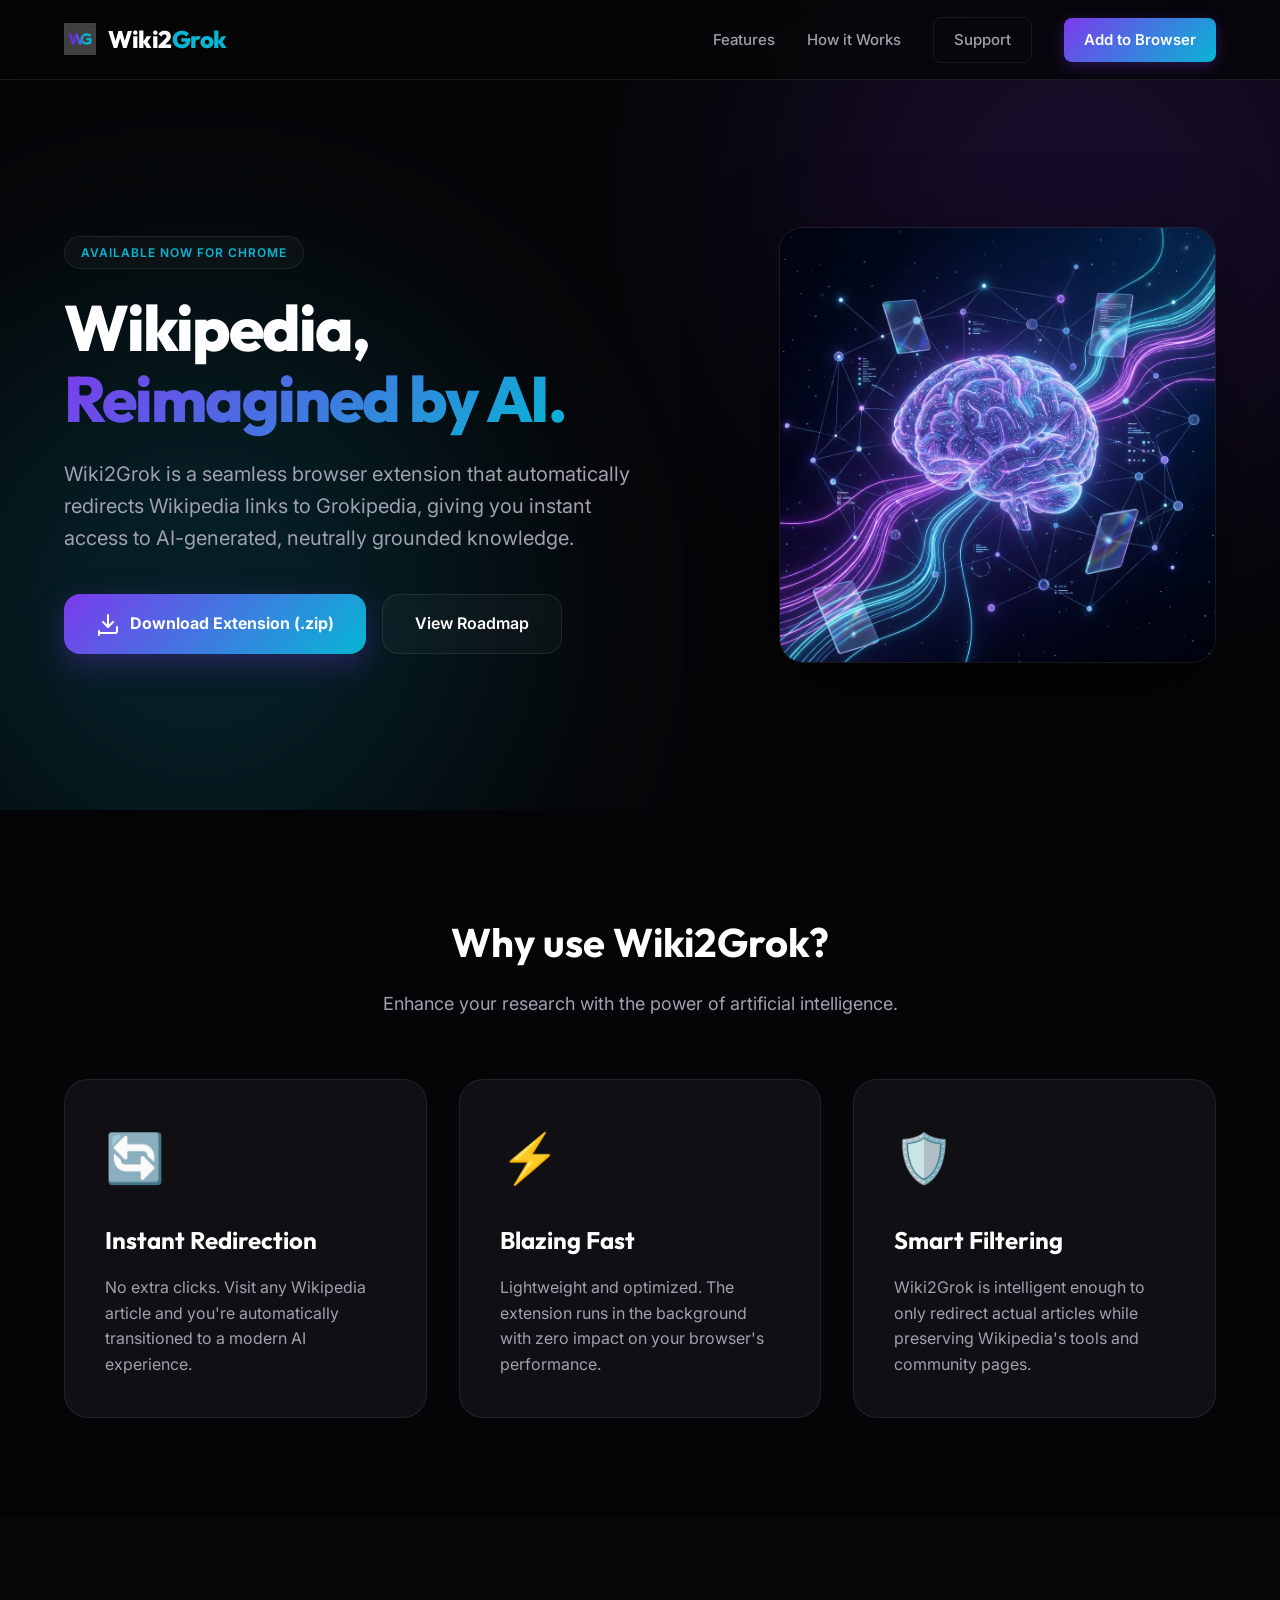
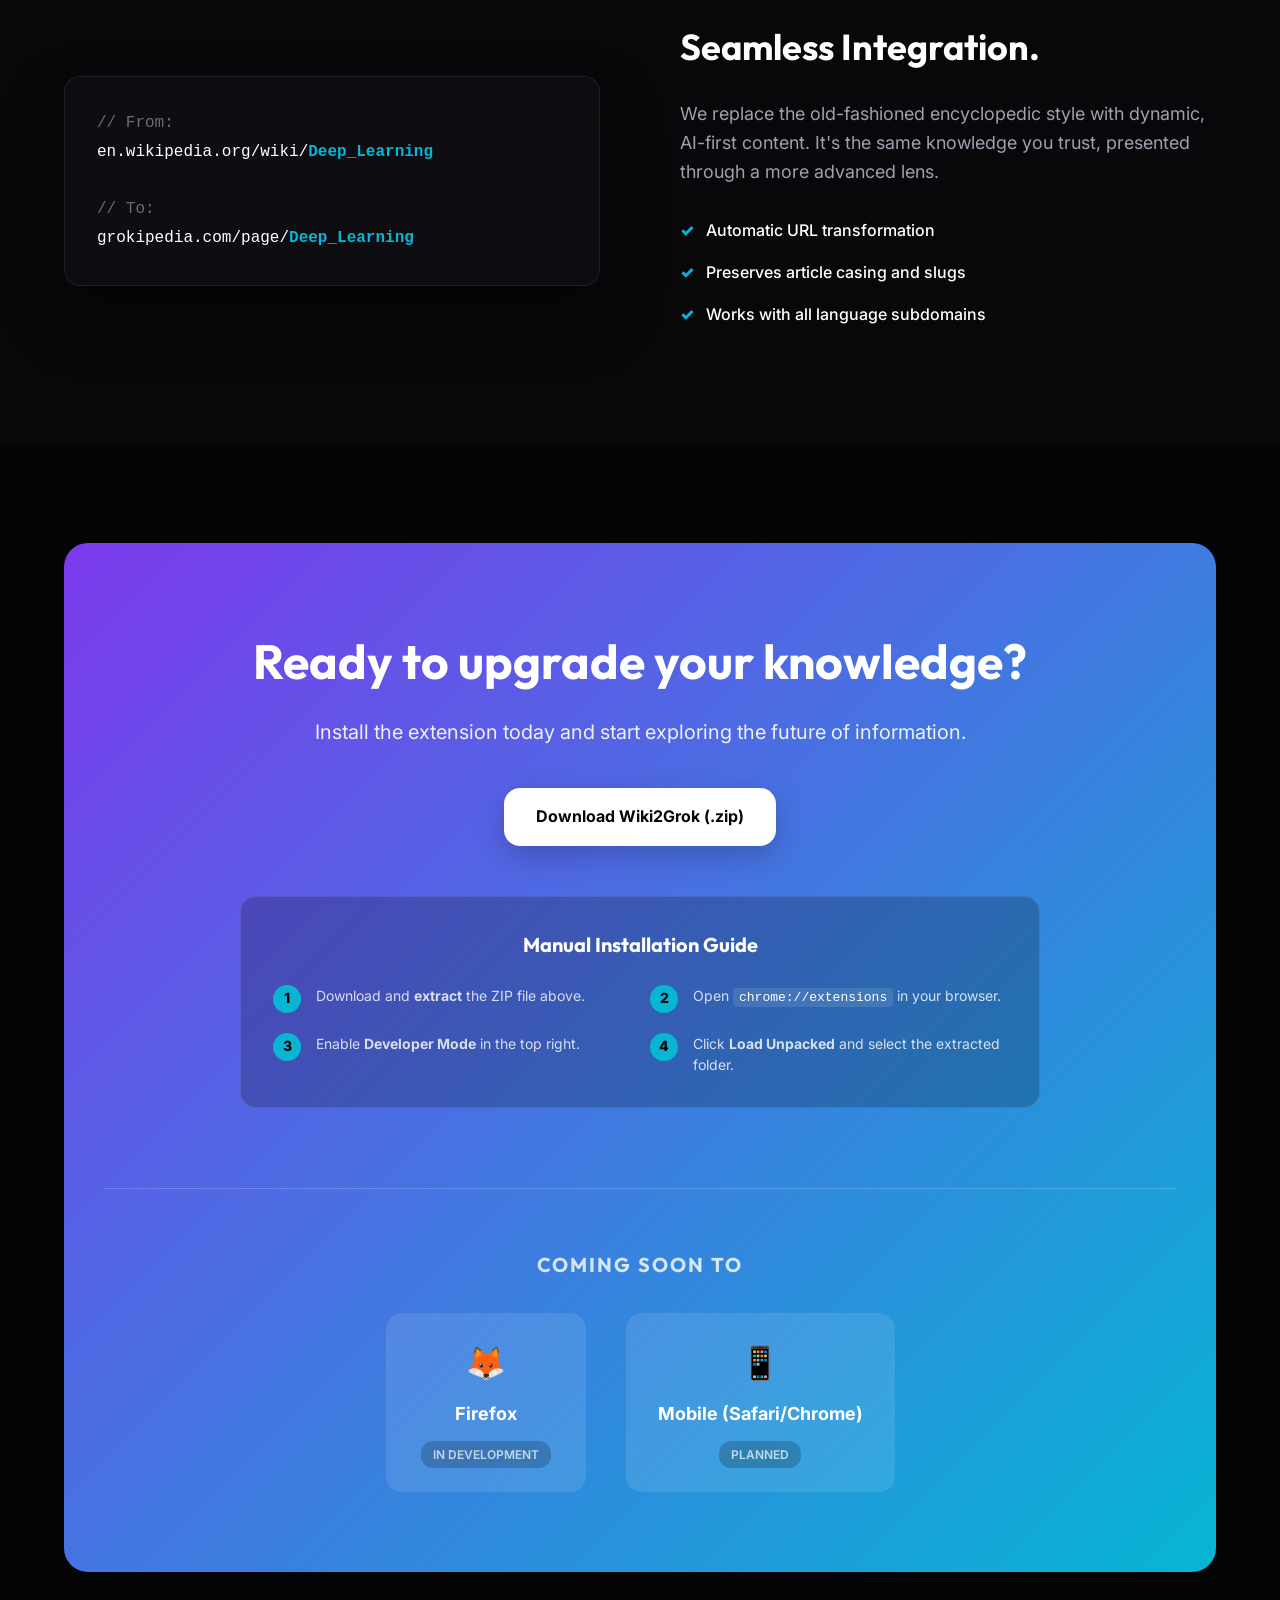
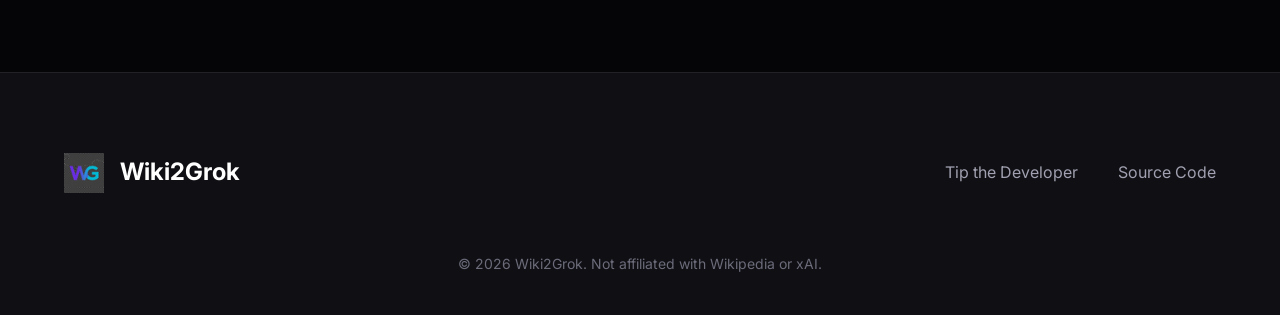
==== landing/index.html @ 7293c8e2 "Add ZIP download and manual installation guide to landing page" ====
<!DOCTYPE html>
<html lang="en">

<head>
    <meta charset="UTF-8">
    <meta name="viewport" content="width=device-width, initial-scale=1.0">
    <title>Wiki2Grok | Wikipedia, Reimagined by AI</title>
    <meta name="description"
        content="Automatically redirect Wikipedia articles to Grokipedia for an AI-powered knowledge experience. Seamless, fast, and free.">

    <!-- Favicon -->
    <link rel="icon" type="image/png" href="assets/icon16.png">

    <!-- Google Fonts -->
    <link rel="preconnect" href="https://fonts.googleapis.com">
    <link rel="preconnect" href="https://fonts.gstatic.com" crossorigin>
    <link
        href="https://fonts.googleapis.com/css2?family=Inter:wght@400;500;600;700;800&family=Outfit:wght@700;800&display=swap"
        rel="stylesheet">

    <link rel="stylesheet" href="style.css">
</head>

<body>
    <!-- Navigation -->
    <nav class="navbar">
        <div class="container">
            <div class="logo">
                <img src="assets/icon48.png" alt="Wiki2Grok Logo" class="logo-img">
                <span class="logo-text">Wiki2<span>Grok</span></span>
            </div>
            <div class="nav-links">
                <a href="#features">Features</a>
                <a href="#how-it-works">How it Works</a>
                <a href="https://tiptopjar.com/wiki2grok" target="_blank" class="nav-btn-secondary">Support</a>
                <a href="#download" class="nav-btn">Add to Browser</a>
            </div>
        </div>
    </nav>

    <!-- Hero Section -->
    <header class="hero">
        <div class="container">
            <div class="hero-content">
                <div class="badge fade-in">Available Now for Chrome</div>
                <h1 class="fade-in-up">Wikipedia, <br><span class="text-gradient">Reimagined by AI.</span></h1>
                <p class="fade-in-up delay-1">Wiki2Grok is a seamless browser extension that automatically redirects
                    Wikipedia links to Grokipedia, giving you instant access to AI-generated, neutrally grounded
                    knowledge.</p>
                <div class="hero-btns fade-in-up delay-2">
                    <a href="assets/wiki2grok-extension.zip" class="btn-primary" download>
                        <svg width="24" height="24" viewBox="0 0 24 24" fill="none" stroke="currentColor"
                            stroke-width="2" stroke-linecap="round" stroke-linejoin="round">
                            <path d="M21 15v4a2 2 0 0 1-2 2H5a2 2 0 0 1-2-2v4" />
                            <polyline points="7 10 12 15 17 10" />
                            <line x1="12" y1="15" x2="12" y2="3" />
                        </svg>
                        Download Extension (.zip)
                    </a>
                    <a href="#upcoming" class="btn-secondary">View Roadmap</a>
                </div>
            </div>
            <div class="hero-image fade-in delay-3">
                <div class="image-wrapper">
                    <img src="assets/hero.png" alt="Wiki2Grok Experience Illustration">
                    <div class="glow"></div>
                </div>
            </div>
        </div>
        <div class="background-blobs">
            <div class="blob blob-1"></div>
            <div class="blob blob-2"></div>
        </div>
    </header>

    <!-- Features Section -->
    <section id="features" class="features">
        <div class="container">
            <div class="section-header">
                <h2>Why use Wiki2Grok?</h2>
                <p>Enhance your research with the power of artificial intelligence.</p>
            </div>
            <div class="feature-grid">
                <div class="feature-card">
                    <div class="feature-icon">🔄</div>
                    <h3>Instant Redirection</h3>
                    <p>No extra clicks. Visit any Wikipedia article and you're automatically transitioned to a modern AI
                        experience.</p>
                </div>
                <div class="feature-card">
                    <div class="feature-icon">⚡</div>
                    <h3>Blazing Fast</h3>
                    <p>Lightweight and optimized. The extension runs in the background with zero impact on your
                        browser's performance.</p>
                </div>
                <div class="feature-card">
                    <div class="feature-icon">🛡️</div>
                    <h3>Smart Filtering</h3>
                    <p>Wiki2Grok is intelligent enough to only redirect actual articles while preserving Wikipedia's
                        tools and community pages.</p>
                </div>
            </div>
        </div>
    </section>

    <!-- How it Works -->
    <section id="how-it-works" class="how-it-works">
        <div class="container">
            <div class="split-section">
                <div class="split-image">
                    <div class="glass-card">
                        <pre><code><span class="comment">// From:</span>
en.wikipedia.org/wiki/<strong>Deep_Learning</strong>

<span class="comment">// To:</span>
grokipedia.com/page/<strong>Deep_Learning</strong></code></pre>
                    </div>
                </div>
                <div class="split-content">
                    <h2>Seamless Integration.</h2>
                    <p>We replace the old-fashioned encyclopedic style with dynamic, AI-first content. It's the same
                        knowledge you trust, presented through a more advanced lens.</p>
                    <ul class="check-list">
                        <li>Automatic URL transformation</li>
                        <li>Preserves article casing and slugs</li>
                        <li>Works with all language subdomains</li>
                    </ul>
                </div>
            </div>
        </div>
    </section>

    <!-- Download / Roadmap -->
    <section id="download" class="cta-section">
        <div class="container">
            <div class="cta-card">
                <h2>Ready to upgrade your knowledge?</h2>
                <p>Install the extension today and start exploring the future of information.</p>
                <div class="cta-btns">
                    <a href="assets/wiki2grok-extension.zip" class="btn-primary" download>Download Wiki2Grok (.zip)</a>
                </div>

                <!-- Manual Installation Steps -->
                <div class="install-guide">
                    <h3>Manual Installation Guide</h3>
                    <div class="step-list">
                        <div class="step">
                            <span class="step-badge">1</span>
                            <p>Download and <strong>extract</strong> the ZIP file above.</p>
                        </div>
                        <div class="step">
                            <span class="step-badge">2</span>
                            <p>Open <code>chrome://extensions</code> in your browser.</p>
                        </div>
                        <div class="step">
                            <span class="step-badge">3</span>
                            <p>Enable <strong>Developer Mode</strong> in the top right.</p>
                        </div>
                        <div class="step">
                            <span class="step-badge">4</span>
                            <p>Click <strong>Load Unpacked</strong> and select the extracted folder.</p>
                        </div>
                    </div>
                </div>

                <div id="upcoming" class="roadmap">
                    <h3>Coming Soon To</h3>
                    <div class="roadmap-grid">
                        <div class="roadmap-item">
                            <span class="icon">🦊</span>
                            <span class="label">Firefox</span>
                            <span class="status">In Development</span>
                        </div>
                        <div class="roadmap-item">
                            <span class="icon">📱</span>
                            <span class="label">Mobile (Safari/Chrome)</span>
                            <span class="status">Planned</span>
                        </div>
                    </div>
                </div>
            </div>
        </div>
    </section>

    <!-- Footer -->
    <footer class="footer">
        <div class="container">
            <div class="footer-top">
                <div class="footer-brand">
                    <img src="assets/icon48.png" alt="Logo">
                    <span>Wiki2Grok</span>
                </div>
                <div class="footer-links">
                    <a href="https://tiptopjar.com/wiki2grok" target="_blank">Tip the Developer</a>
                    <a href="https://github.com/dmrusoff/Wiki2Grok" target="_blank">Source Code</a>
                </div>
            </div>
            <div class="footer-bottom">
                <p>&copy; 2026 Wiki2Grok. Not affiliated with Wikipedia or xAI.</p>
            </div>
        </div>
    </footer>

    <script src="script.js"></script>
</body>

</html>
---- landing/style.css ----
/* Wiki2Grok Landing Page Styles */

:root {
    --bg-dark: #050507;
    --bg-card: #0f0f14;
    --text-primary: #ffffff;
    --text-secondary: #a0a0b0;
    --text-muted: #6b6b7a;
    --accent-purple: #7c3aed;
    --accent-cyan: #06b6d4;
    --gradient: linear-gradient(135deg, #7c3aed 0%, #06b6d4 100%);
    --glass: rgba(255, 255, 255, 0.03);
    --border: rgba(255, 255, 255, 0.08);
    --radius-sm: 8px;
    --radius-md: 16px;
    --radius-lg: 24px;
    --container-width: 1200px;
    --transition: all 0.3s cubic-bezier(0.4, 0, 0.2, 1);
}

* {
    margin: 0;
    padding: 0;
    box-sizing: border-box;
}

html {
    scroll-behavior: smooth;
}

body {
    font-family: 'Inter', sans-serif;
    background-color: var(--bg-dark);
    color: var(--text-primary);
    line-height: 1.6;
    overflow-x: hidden;
}

h1,
h2,
h3,
.logo-text {
    font-family: 'Outfit', sans-serif;
}

.container {
    max-width: var(--container-width);
    margin: 0 auto;
    padding: 0 24px;
}

/* Typography */
.text-gradient {
    background: var(--gradient);
    -webkit-background-clip: text;
    -webkit-text-fill-color: transparent;
    background-clip: text;
}

/* Navbar */
.navbar {
    position: fixed;
    top: 0;
    left: 0;
    right: 0;
    height: 80px;
    display: flex;
    align-items: center;
    z-index: 1000;
    background: rgba(5, 5, 7, 0.8);
    backdrop-filter: blur(12px);
    border-bottom: 1px solid var(--border);
}

.navbar .container {
    display: flex;
    justify-content: space-between;
    align-items: center;
    width: 100%;
}

.logo {
    display: flex;
    align-items: center;
    gap: 12px;
    text-decoration: none;
}

.logo-img {
    width: 32px;
    height: 32px;
}

.logo-text {
    font-size: 24px;
    font-weight: 800;
    color: #fff;
    letter-spacing: -0.5px;
}

.logo-text span {
    color: var(--accent-cyan);
}

.nav-links {
    display: flex;
    align-items: center;
    gap: 32px;
}

.nav-links a {
    text-decoration: none;
    color: var(--text-secondary);
    font-weight: 500;
    transition: var(--transition);
    font-size: 15px;
}

.nav-links a:hover {
    color: #fff;
}

.nav-btn {
    background: var(--gradient);
    color: #fff !important;
    padding: 10px 20px;
    border-radius: var(--radius-sm);
    font-weight: 600 !important;
    box-shadow: 0 4px 15px rgba(124, 58, 237, 0.3);
}

.nav-btn:hover {
    transform: translateY(-2px);
    box-shadow: 0 6px 20px rgba(124, 58, 237, 0.4);
}

.nav-btn-secondary {
    border: 1px solid var(--border);
    padding: 10px 20px;
    border-radius: var(--radius-sm);
}

/* Hero Section */
.hero {
    position: relative;
    padding: 180px 0 100px;
    min-height: 90vh;
    display: flex;
    align-items: center;
    overflow: hidden;
}

.hero .container {
    display: grid;
    grid-template-columns: 1.2fr 0.8fr;
    gap: 60px;
    align-items: center;
}

.hero-content {
    position: relative;
    z-index: 2;
}

.badge {
    display: inline-block;
    padding: 6px 16px;
    background: var(--glass);
    border: 1px solid var(--border);
    border-radius: 20px;
    font-size: 12px;
    font-weight: 600;
    text-transform: uppercase;
    letter-spacing: 1px;
    color: var(--accent-cyan);
    margin-bottom: 24px;
}

.hero h1 {
    font-size: 64px;
    line-height: 1.1;
    font-weight: 800;
    margin-bottom: 24px;
    letter-spacing: -2px;
}

.hero p {
    font-size: 20px;
    color: var(--text-secondary);
    margin-bottom: 40px;
    max-width: 580px;
}

.hero-btns {
    display: flex;
    gap: 16px;
}

.btn-primary {
    display: inline-flex;
    align-items: center;
    gap: 10px;
    padding: 16px 32px;
    background: var(--gradient);
    color: #fff;
    text-decoration: none;
    font-weight: 700;
    border-radius: var(--radius-md);
    transition: var(--transition);
    box-shadow: 0 10px 30px rgba(124, 58, 237, 0.3);
}

.btn-primary:hover {
    transform: translateY(-4px);
    box-shadow: 0 15px 40px rgba(124, 58, 237, 0.4);
}

.btn-secondary {
    padding: 16px 32px;
    background: var(--glass);
    color: #fff;
    text-decoration: none;
    font-weight: 600;
    border-radius: var(--radius-md);
    border: 1px solid var(--border);
    transition: var(--transition);
}

.btn-secondary:hover {
    background: rgba(255, 255, 255, 0.05);
    border-color: var(--text-muted);
}

.hero-image {
    position: relative;
    z-index: 2;
}

.image-wrapper {
    position: relative;
    border-radius: var(--radius-lg);
    overflow: hidden;
    box-shadow: 0 20px 80px rgba(0, 0, 0, 0.5);
    border: 1px solid var(--border);
}

.image-wrapper img {
    width: 100%;
    display: block;
    transform: scale(1.05);
    transition: transform 10s ease-out;
}

.hero:hover .image-wrapper img {
    transform: scale(1);
}

.glow {
    position: absolute;
    top: 50%;
    left: 50%;
    width: 100%;
    height: 100%;
    transform: translate(-50%, -50%);
    background: radial-gradient(circle, rgba(124, 58, 237, 0.2) 0%, transparent 70%);
    pointer-events: none;
}

/* Background Blobs */
.background-blobs {
    position: absolute;
    top: 0;
    left: 0;
    width: 100%;
    height: 100%;
    z-index: 1;
    pointer-events: none;
}

.blob {
    position: absolute;
    width: 600px;
    height: 600px;
    border-radius: 50%;
    filter: blur(120px);
    opacity: 0.15;
}

.blob-1 {
    background: var(--accent-purple);
    top: -100px;
    right: -100px;
}

.blob-2 {
    background: var(--accent-cyan);
    bottom: -100px;
    left: -100px;
}

/* Features Section */
.features {
    padding: 100px 0;
}

.section-header {
    text-align: center;
    margin-bottom: 60px;
}

.section-header h2 {
    font-size: 40px;
    margin-bottom: 16px;
}

.section-header p {
    color: var(--text-secondary);
    font-size: 18px;
}

.feature-grid {
    display: grid;
    grid-template-columns: repeat(3, 1fr);
    gap: 32px;
}

.feature-card {
    background: var(--bg-card);
    padding: 40px;
    border-radius: var(--radius-lg);
    border: 1px solid var(--border);
    transition: var(--transition);
}

.feature-card:hover {
    transform: translateY(-10px);
    border-color: rgba(124, 58, 237, 0.4);
}

.feature-icon {
    font-size: 48px;
    margin-bottom: 24px;
}

.feature-card h3 {
    font-size: 24px;
    margin-bottom: 16px;
}

.feature-card p {
    color: var(--text-secondary);
}

/* How it Works */
.how-it-works {
    padding: 100px 0;
    background: rgba(255, 255, 255, 0.01);
}

.split-section {
    display: grid;
    grid-template-columns: 1fr 1fr;
    gap: 80px;
    align-items: center;
}

.glass-card {
    background: rgba(15, 15, 20, 0.8);
    border: 1px solid var(--border);
    padding: 32px;
    border-radius: var(--radius-md);
    backdrop-filter: blur(10px);
    box-shadow: 0 30px 60px rgba(0, 0, 0, 0.4);
}

code {
    font-family: 'Fira Code', monospace;
    font-size: 16px;
    color: #fff;
    line-height: 1.8;
}

code strong {
    color: var(--accent-cyan);
}

.comment {
    color: var(--text-muted);
}

.split-content h2 {
    font-size: 36px;
    margin-bottom: 24px;
}

.split-content p {
    color: var(--text-secondary);
    font-size: 18px;
    margin-bottom: 32px;
}

.check-list {
    list-style: none;
}

.check-list li {
    display: flex;
    align-items: center;
    gap: 12px;
    color: #fff;
    margin-bottom: 16px;
    font-weight: 500;
}

.check-list li::before {
    content: "✓";
    color: var(--accent-cyan);
    font-weight: 900;
}

/* CTA Section */
.cta-section {
    padding: 100px 0;
}

.cta-card {
    background: var(--gradient);
    border-radius: var(--radius-lg);
    padding: 80px 40px;
    text-align: center;
    position: relative;
    overflow: hidden;
}

.cta-card h2 {
    font-size: 48px;
    margin-bottom: 16px;
}

.cta-card p {
    font-size: 20px;
    margin-bottom: 40px;
    opacity: 0.9;
}

.cta-btns .btn-primary {
    background: #fff;
    color: var(--bg-dark);
    box-shadow: 0 10px 30px rgba(0, 0, 0, 0.2);
}

.roadmap {
    margin-top: 80px;
    padding-top: 60px;
    border-top: 1px solid rgba(255, 255, 255, 0.2);
}

.roadmap h3 {
    font-size: 20px;
    margin-bottom: 32px;
    text-transform: uppercase;
    letter-spacing: 2px;
    opacity: 0.8;
}

.roadmap-grid {
    display: flex;
    justify-content: center;
    gap: 40px;
}

.roadmap-item {
    background: rgba(255, 255, 255, 0.1);
    padding: 24px 32px;
    border-radius: var(--radius-md);
    display: flex;
    flex-direction: column;
    align-items: center;
    gap: 12px;
    min-width: 200px;
}

.roadmap-item .icon {
    font-size: 32px;
}

.roadmap-item .label {
    font-weight: 700;
    font-size: 18px;
}

.roadmap-item .status {
    font-size: 12px;
    font-weight: 600;
    text-transform: uppercase;
    background: rgba(0, 0, 0, 0.2);
    padding: 4px 12px;
    border-radius: 12px;
    color: rgba(255, 255, 255, 0.7);
}

/* Footer */
.footer {
    background: var(--bg-card);
    padding: 80px 0 40px;
    border-top: 1px solid var(--border);
}

.footer-top {
    display: flex;
    justify-content: space-between;
    align-items: center;
    margin-bottom: 60px;
}

.footer-brand {
    display: flex;
    align-items: center;
    gap: 16px;
    font-size: 24px;
    font-weight: 700;
}

.footer-brand img {
    width: 40px;
}

.footer-links {
    display: flex;
    gap: 40px;
}

.footer-links a {
    color: var(--text-secondary);
    text-decoration: none;
    transition: var(--transition);
}

.footer-links a:hover {
    color: #fff;
}

.footer-bottom {
    text-align: center;
    color: var(--text-muted);
    font-size: 14px;
}

/* Install Guide */
.install-guide {
    margin-top: 50px;
    background: rgba(0, 0, 0, 0.2);
    padding: 32px;
    border-radius: var(--radius-md);
    text-align: left;
    max-width: 800px;
    margin-left: auto;
    margin-right: auto;
    border: 1px solid rgba(255, 255, 255, 0.1);
}

.install-guide h3 {
    font-size: 20px;
    margin-bottom: 24px !important;
    text-align: center;
    color: #fff;
    opacity: 1 !important;
    text-transform: none !important;
    letter-spacing: normal !important;
}

.step-list {
    display: grid;
    grid-template-columns: 1fr 1fr;
    gap: 20px;
}

.step {
    display: flex;
    align-items: flex-start;
    gap: 15px;
}

.step-badge {
    background: var(--accent-cyan);
    color: var(--bg-dark);
    width: 28px;
    height: 28px;
    border-radius: 50%;
    display: flex;
    align-items: center;
    justify-content: center;
    font-weight: 800;
    flex-shrink: 0;
    font-size: 14px;
}

.step p {
    font-size: 14px !important;
    line-height: 1.5;
    color: rgba(255, 255, 255, 0.8) !important;
    margin: 0 !important;
    opacity: 1 !important;
    text-align: left !important;
}

.step code {
    background: rgba(255, 255, 255, 0.1);
    padding: 2px 6px;
    border-radius: 4px;
    font-size: 13px;
    font-family: monospace;
}

@media (max-width: 600px) {
    .step-list {
        grid-template-columns: 1fr;
    }
}

/* Animations */
@keyframes fadeInUp {
    from {
        opacity: 0;
        transform: translateY(30px);
    }

    to {
        opacity: 1;
        transform: translateY(0);
    }
}

@keyframes fadeIn {
    from {
        opacity: 0;
    }

    to {
        opacity: 1;
    }
}

.fade-in-up {
    opacity: 0;
    animation: fadeInUp 0.8s cubic-bezier(0.4, 0, 0.2, 1) forwards;
}

.fade-in {
    opacity: 0;
    animation: fadeIn 1.2s ease forwards;
}

.delay-1 {
    animation-delay: 0.2s;
}

.delay-2 {
    animation-delay: 0.4s;
}

.delay-3 {
    animation-delay: 0.6s;
}

/* Responsive */
@media (max-width: 968px) {
    .hero .container {
        grid-template-columns: 1fr;
        text-align: center;
        padding-top: 40px;
    }

    .hero p {
        margin: 0 auto 40px;
    }

    .hero-btns {
        justify-content: center;
    }

    .feature-grid {
        grid-template-columns: 1fr;
    }

    .split-section {
        grid-template-columns: 1fr;
        text-align: center;
    }

    .check-list li {
        justify-content: center;
    }

    .roadmap-grid {
        flex-direction: column;
        align-items: center;
    }
}
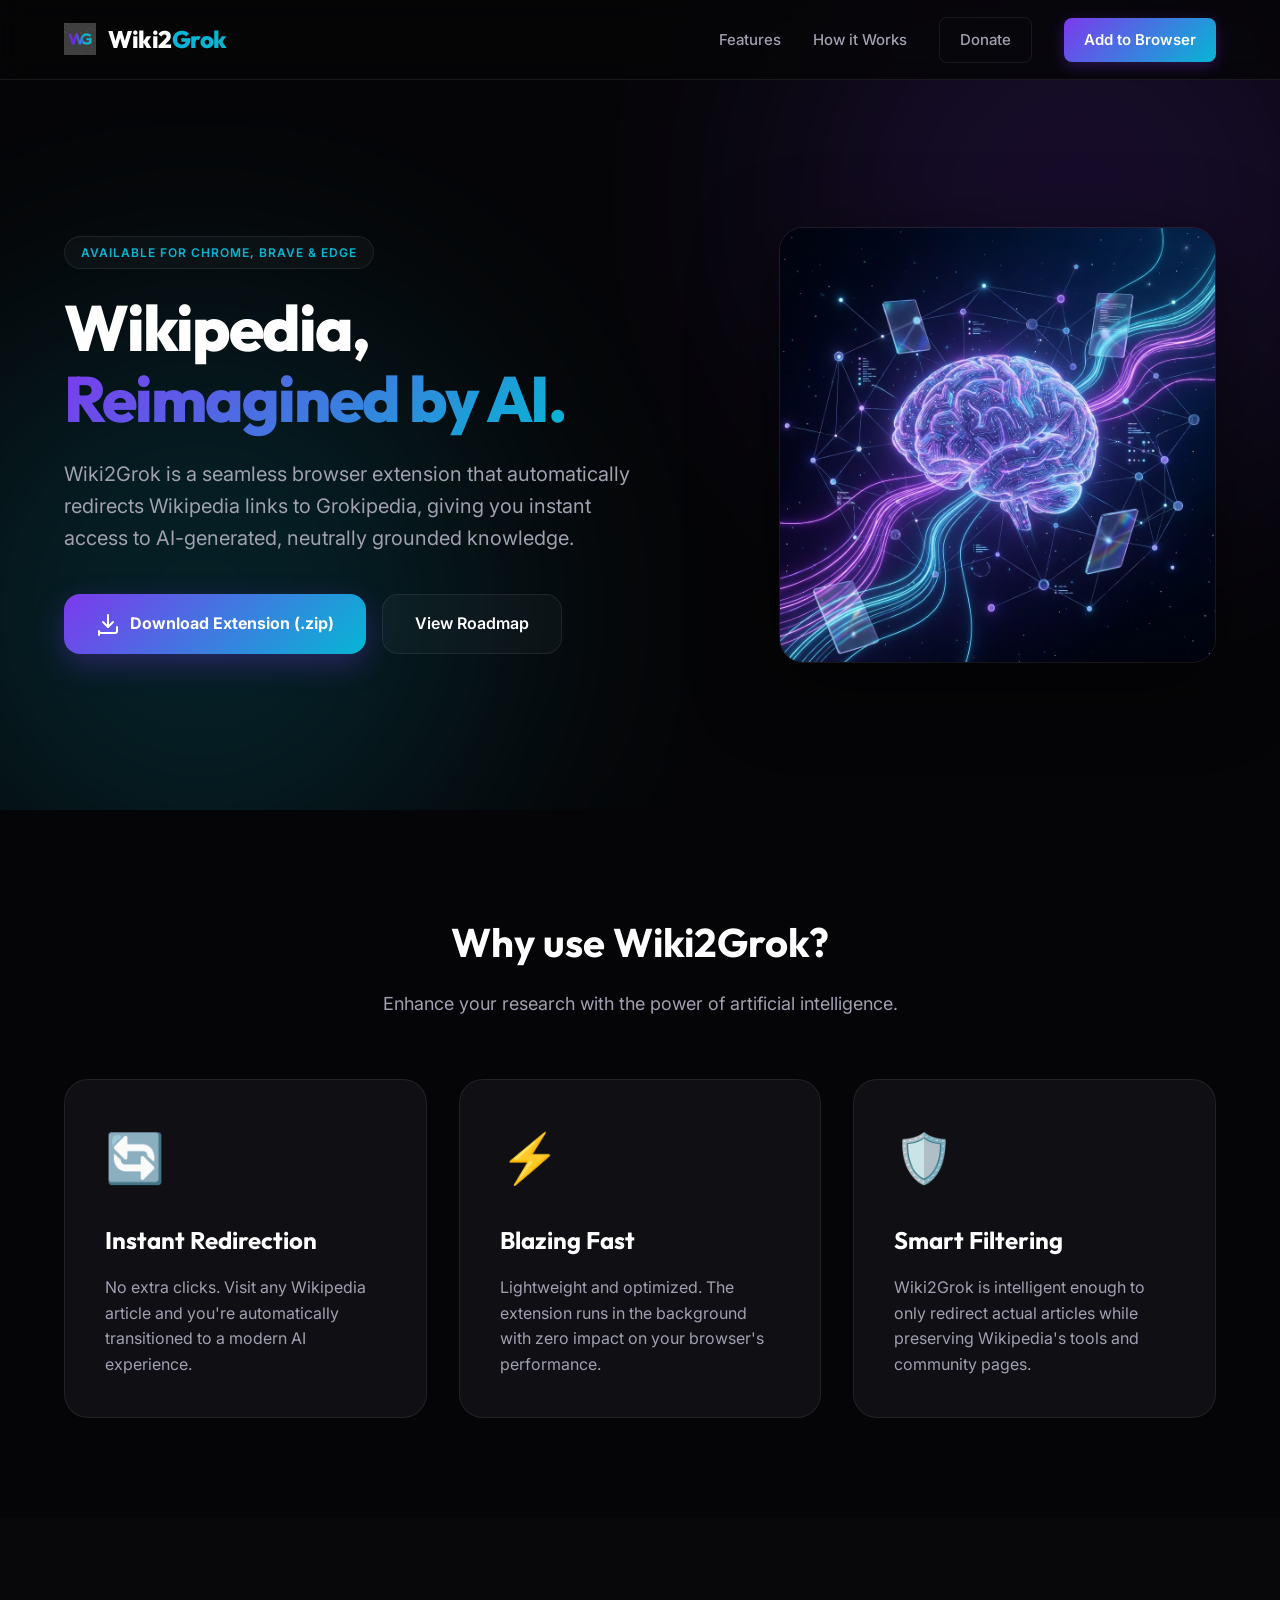
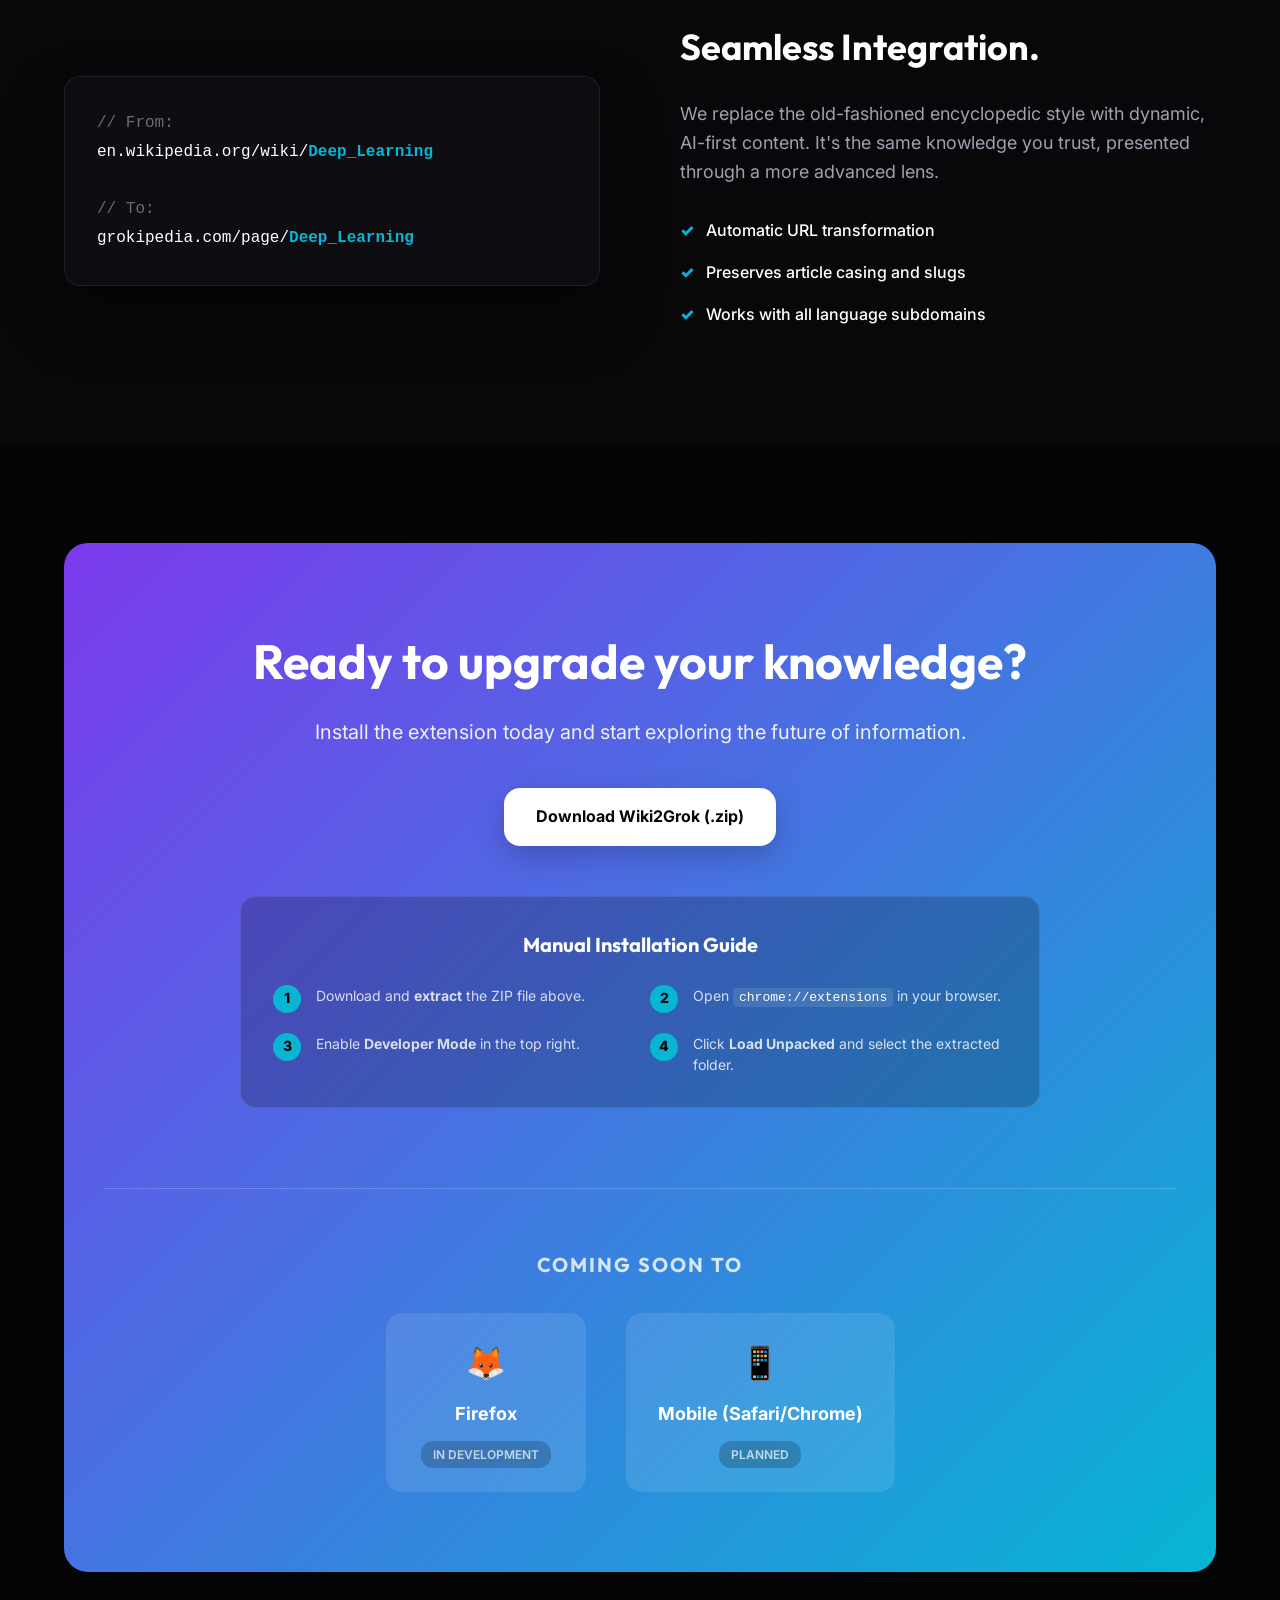
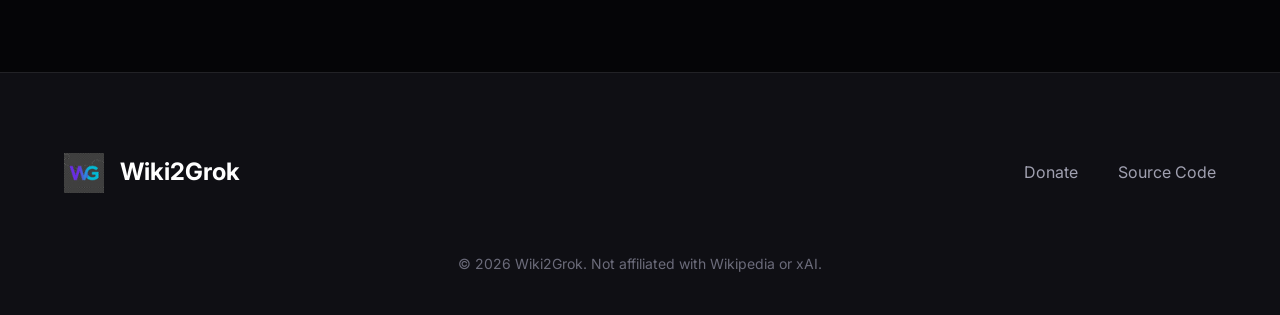
==== commit 91265750: "Show availability for Chrome, Brave, and Edge on landing page" ====
--- a/landing/index.html
+++ b/landing/index.html
@@ -32,7 +32,7 @@
             <div class="nav-links">
                 <a href="#features">Features</a>
                 <a href="#how-it-works">How it Works</a>
-                <a href="https://tiptopjar.com/wiki2grok" target="_blank" class="nav-btn-secondary">Support</a>
+                <a href="https://tiptopjar.com/wiki2grok" target="_blank" class="nav-btn-secondary">Donate</a>
                 <a href="#download" class="nav-btn">Add to Browser</a>
             </div>
         </div>
@@ -42,7 +42,7 @@
     <header class="hero">
         <div class="container">
             <div class="hero-content">
-                <div class="badge fade-in">Available Now for Chrome</div>
+                <div class="badge fade-in">Available for Chrome, Brave & Edge</div>
                 <h1 class="fade-in-up">Wikipedia, <br><span class="text-gradient">Reimagined by AI.</span></h1>
                 <p class="fade-in-up delay-1">Wiki2Grok is a seamless browser extension that automatically redirects
                     Wikipedia links to Grokipedia, giving you instant access to AI-generated, neutrally grounded
@@ -191,7 +191,7 @@
                     <span>Wiki2Grok</span>
                 </div>
                 <div class="footer-links">
-                    <a href="https://tiptopjar.com/wiki2grok" target="_blank">Tip the Developer</a>
+                    <a href="https://tiptopjar.com/wiki2grok" target="_blank">Donate</a>
                     <a href="https://github.com/dmrusoff/Wiki2Grok" target="_blank">Source Code</a>
                 </div>
             </div>
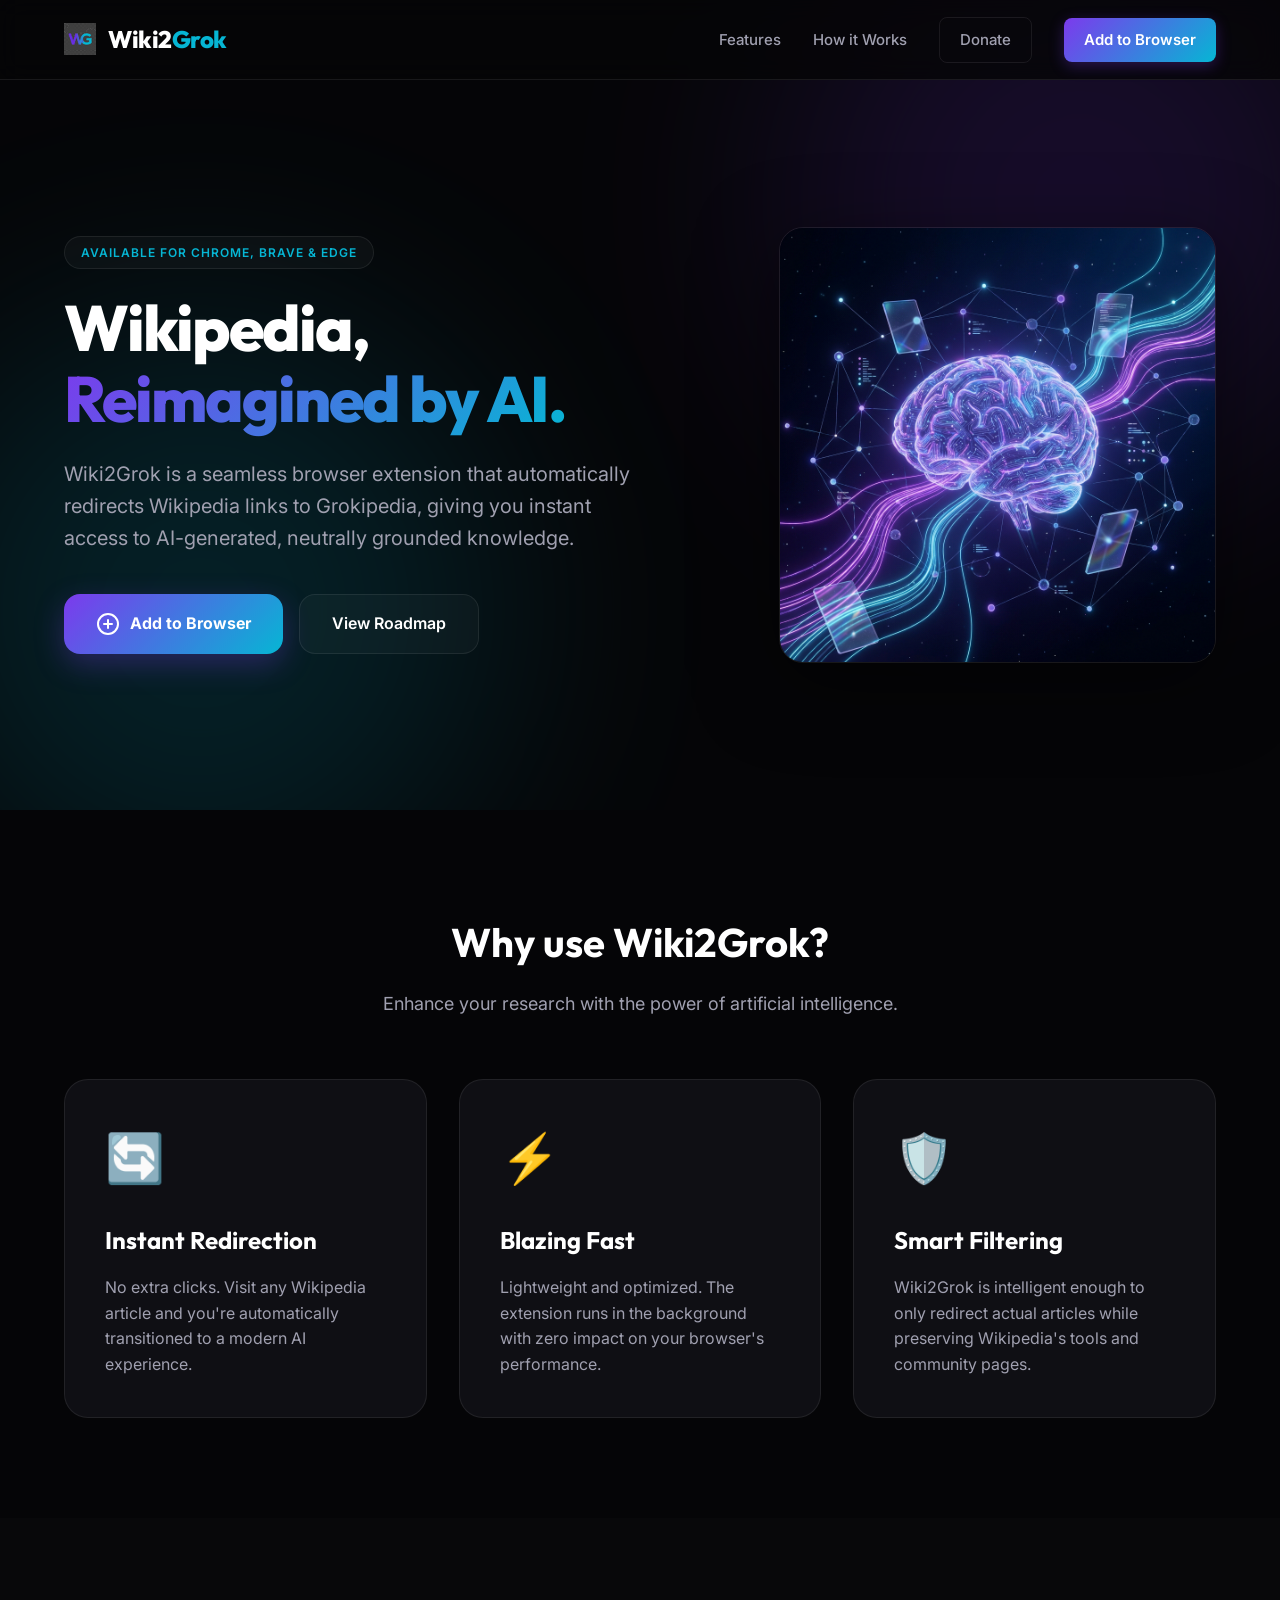
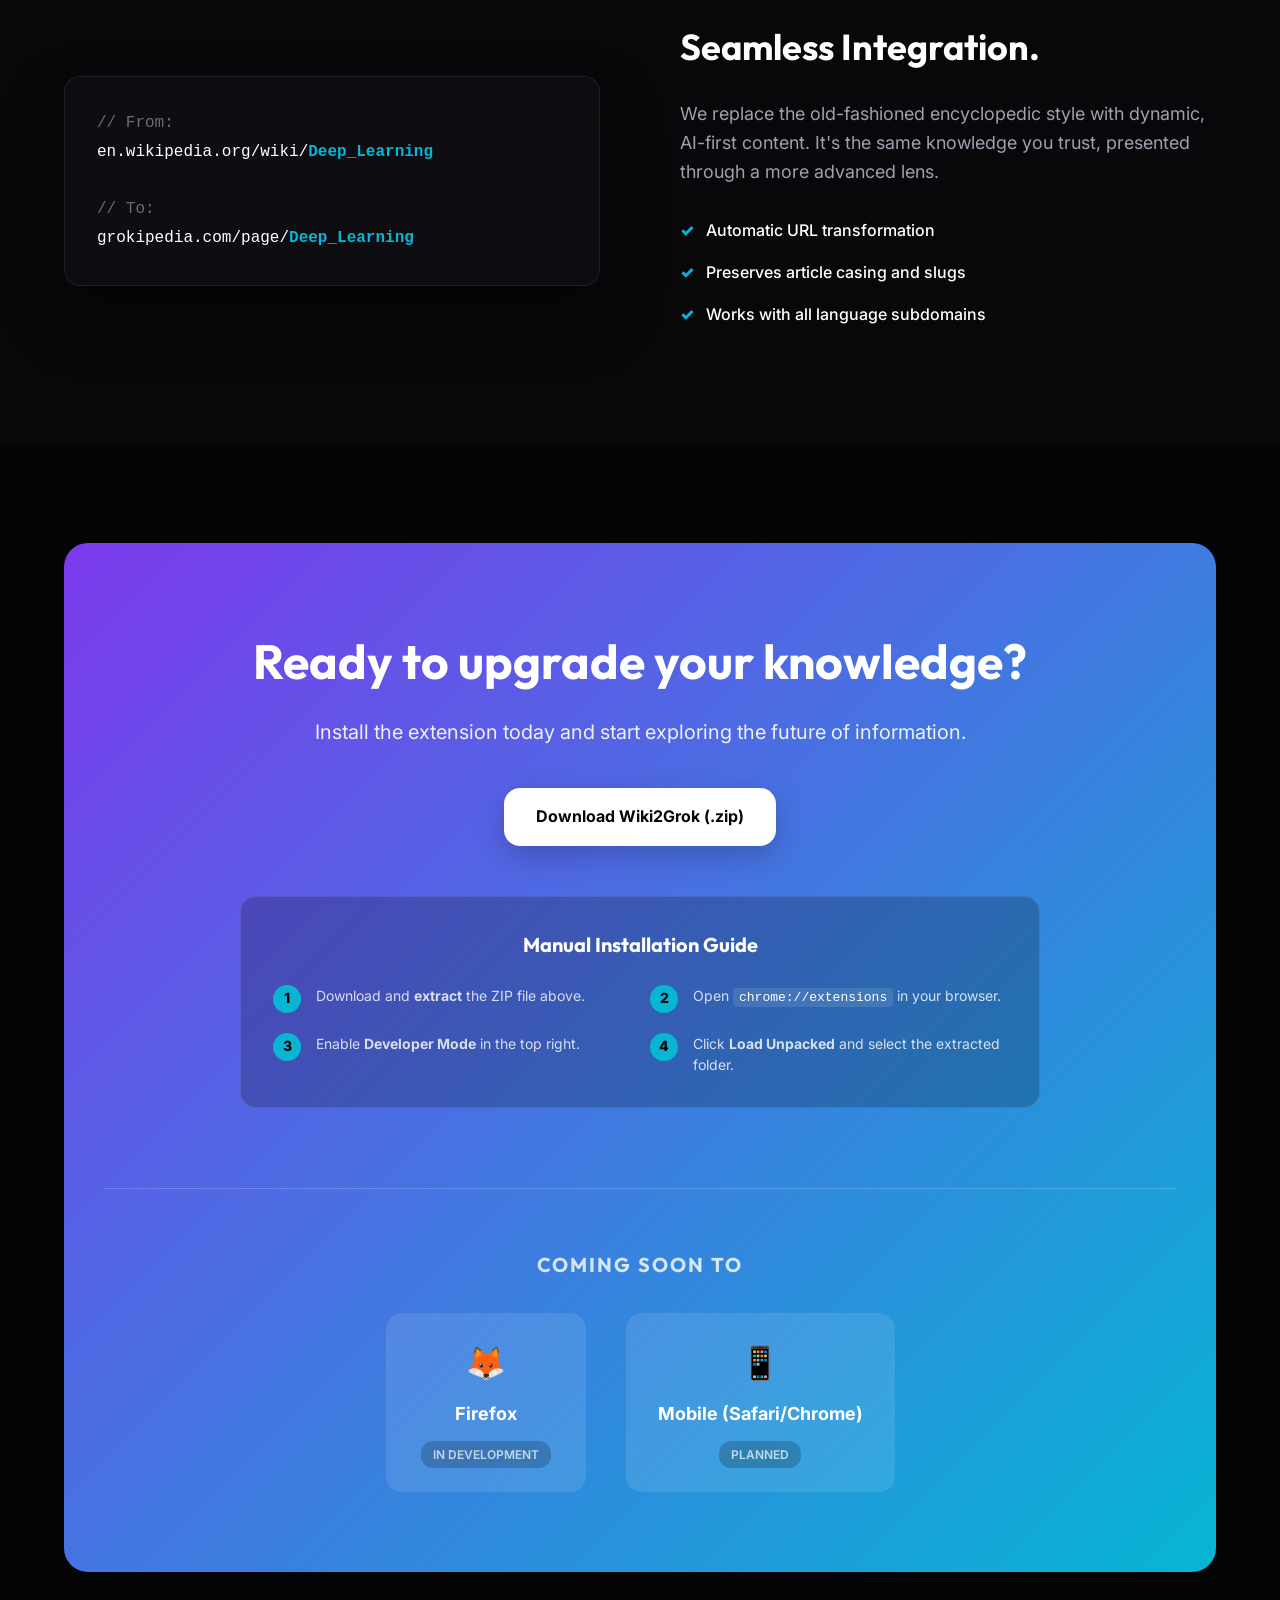
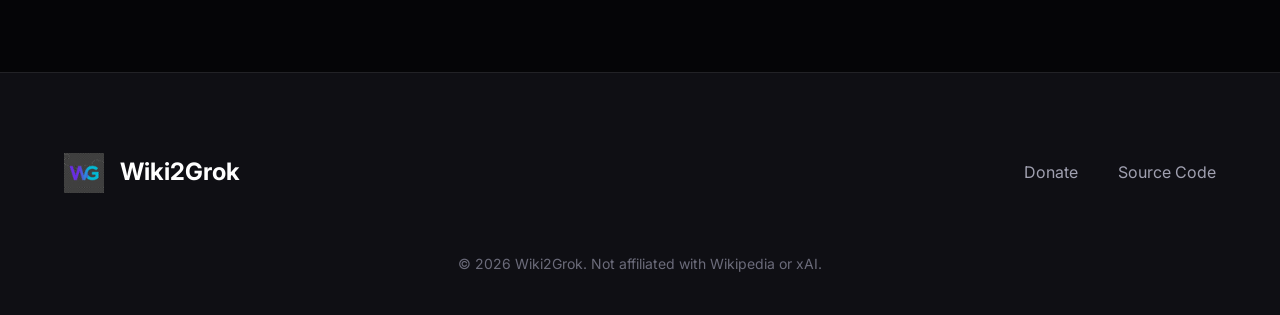
==== commit 5dee559f: "Update hero button to scroll to download section" ====
--- a/landing/index.html
+++ b/landing/index.html
@@ -48,14 +48,14 @@
                     Wikipedia links to Grokipedia, giving you instant access to AI-generated, neutrally grounded
                     knowledge.</p>
                 <div class="hero-btns fade-in-up delay-2">
-                    <a href="assets/wiki2grok-extension.zip" class="btn-primary" download>
+                    <a href="#download" class="btn-primary">
                         <svg width="24" height="24" viewBox="0 0 24 24" fill="none" stroke="currentColor"
                             stroke-width="2" stroke-linecap="round" stroke-linejoin="round">
-                            <path d="M21 15v4a2 2 0 0 1-2 2H5a2 2 0 0 1-2-2v4" />
-                            <polyline points="7 10 12 15 17 10" />
-                            <line x1="12" y1="15" x2="12" y2="3" />
+                            <circle cx="12" cy="12" r="10" />
+                            <line x1="12" y1="8" x2="12" y2="16" />
+                            <line x1="8" y1="12" x2="16" y2="12" />
                         </svg>
-                        Download Extension (.zip)
+                        Add to Browser
                     </a>
                     <a href="#upcoming" class="btn-secondary">View Roadmap</a>
                 </div>
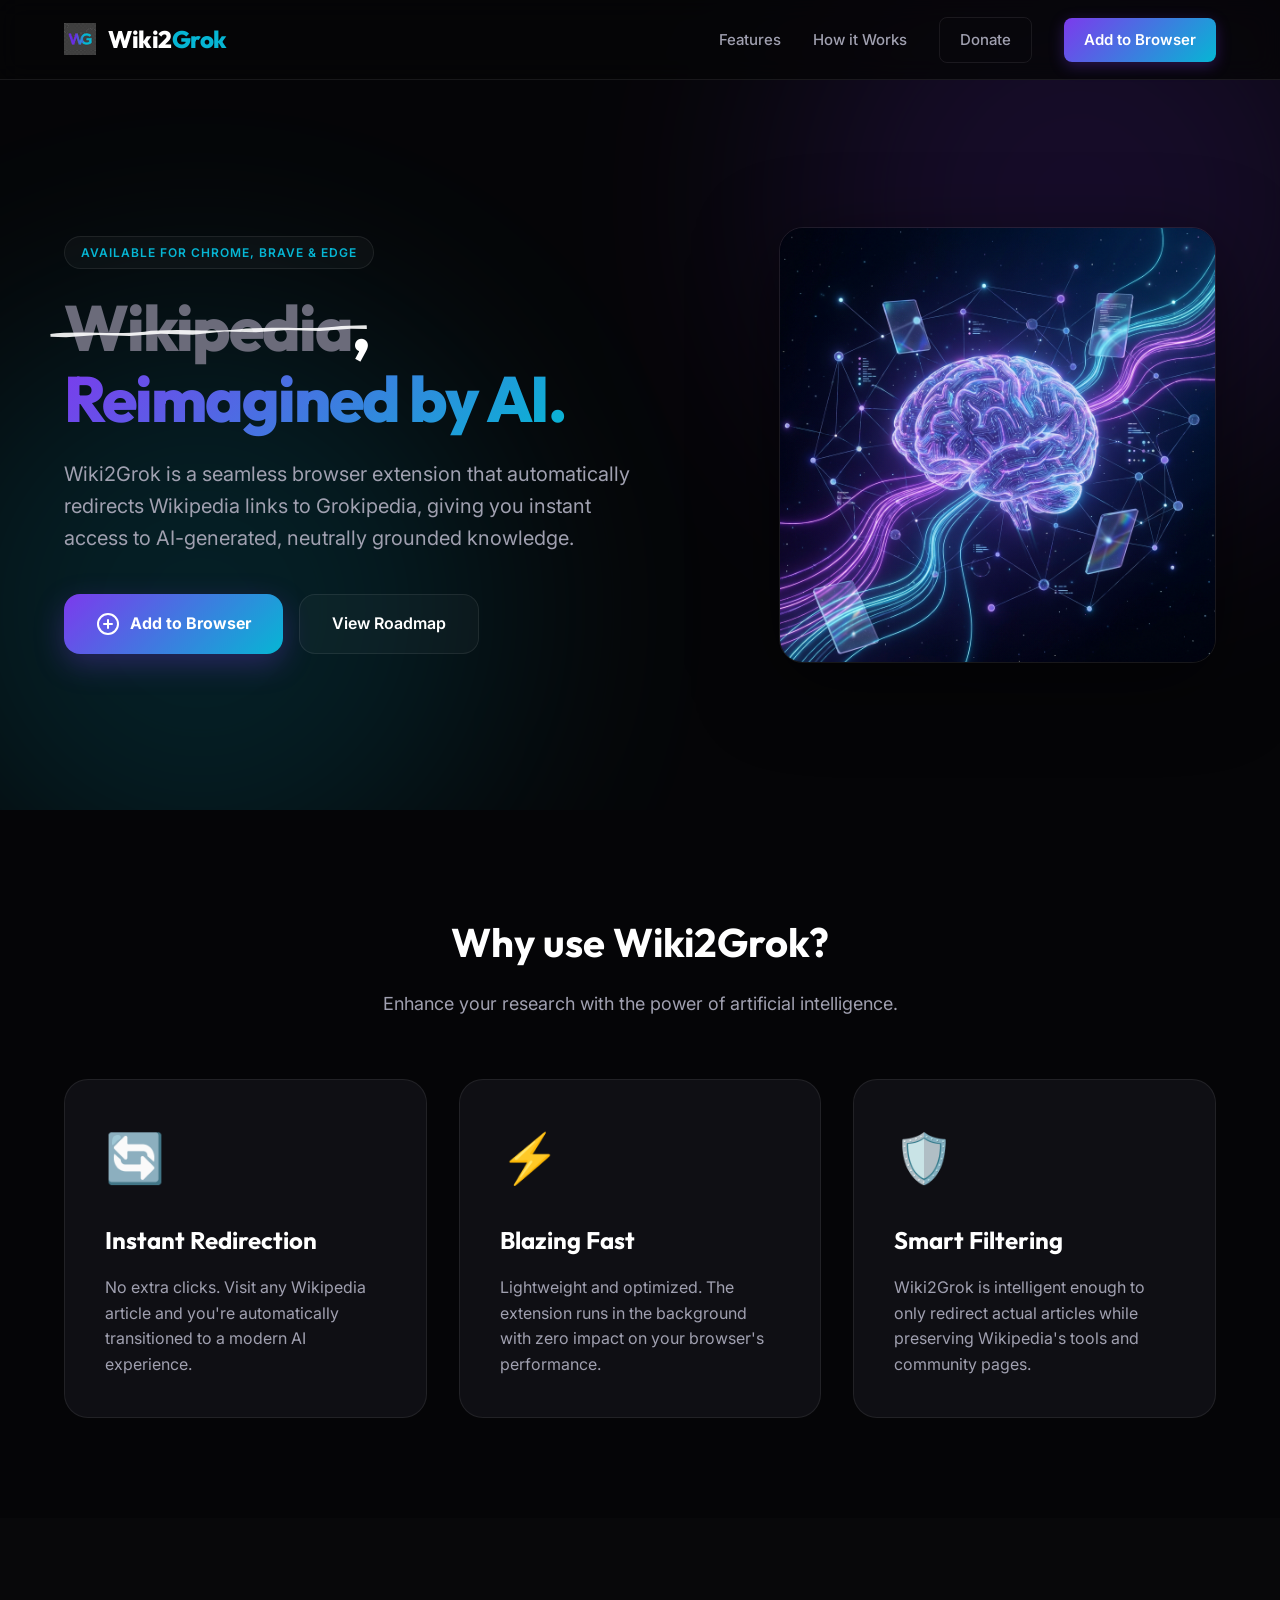
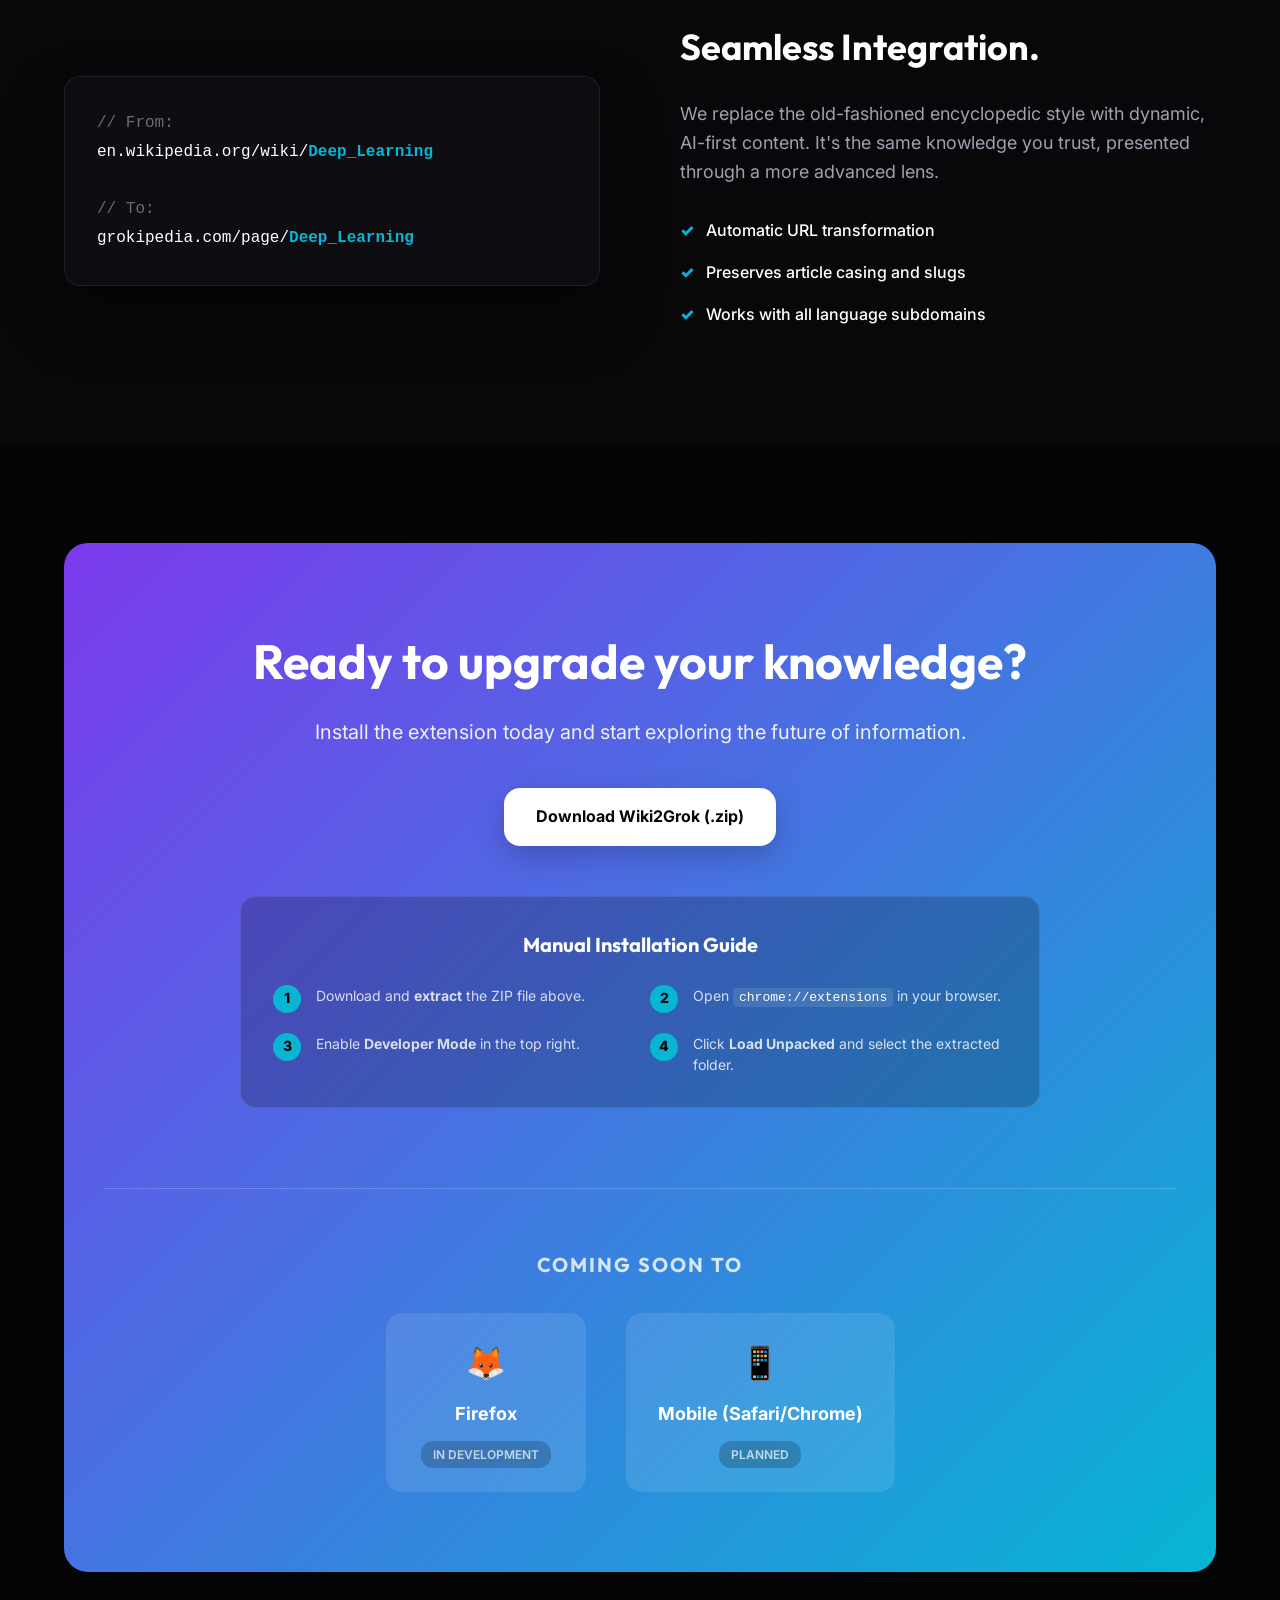
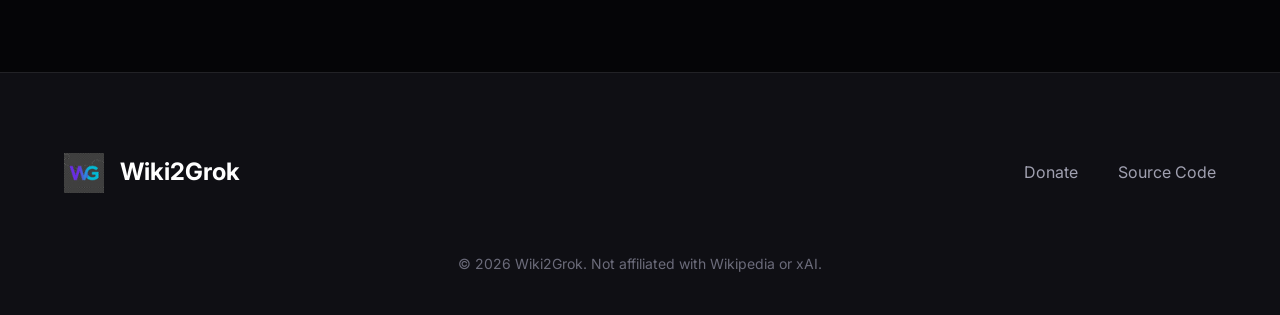
==== commit 80bc0f77: "Stylize Wikipedia with strikethrough in hero headline" ====
--- a/landing/index.html
+++ b/landing/index.html
@@ -43,7 +43,8 @@
         <div class="container">
             <div class="hero-content">
                 <div class="badge fade-in">Available for Chrome, Brave & Edge</div>
-                <h1 class="fade-in-up">Wikipedia, <br><span class="text-gradient">Reimagined by AI.</span></h1>
+                <h1 class="fade-in-up"><span class="strikethrough">Wikipedia</span>, <br><span
+                        class="text-gradient">Reimagined by AI.</span></h1>
                 <p class="fade-in-up delay-1">Wiki2Grok is a seamless browser extension that automatically redirects
                     Wikipedia links to Grokipedia, giving you instant access to AI-generated, neutrally grounded
                     knowledge.</p>
--- a/landing/style.css
+++ b/landing/style.css
@@ -57,6 +57,29 @@
     background-clip: text;
 }
 
+.strikethrough {
+    position: relative;
+    display: inline-block;
+    color: var(--text-muted);
+}
+
+.strikethrough::after {
+    content: "";
+    position: absolute;
+    left: -5%;
+    top: 50%;
+    width: 110%;
+    height: 14px;
+    background: #fff;
+    transform: translateY(-50%) rotate(-1.5deg);
+    opacity: 0.9;
+    pointer-events: none;
+    mask-image: url("data:image/svg+xml,%3Csvg xmlns='http://www.w3.org/2000/svg' width='200' height='20' viewBox='0 0 200 20'%3E%3Cpath d='M0,10 C20,8 40,12 60,10 C80,8 100,12 120,10 C140,8 160,12 180,10 C200,8 220,12 240,10' stroke='black' stroke-width='10' fill='none' stroke-linecap='round'/%3E%3C/svg%3E");
+    mask-size: cover;
+    /* Adding a rougher edge with a clip-path instead of just a rectangle */
+    clip-path: polygon(0% 20%, 5% 15%, 15% 25%, 25% 12%, 35% 28%, 45% 10%, 55% 24%, 65% 15%, 75% 22%, 85% 12%, 95% 26%, 100% 18%, 100% 80%, 95% 75%, 85% 85%, 75% 72%, 65% 82%, 55% 70%, 45% 88%, 35% 75%, 25% 85%, 15% 72%, 5% 82%, 0% 75%);
+}
+
 /* Navbar */
 .navbar {
     position: fixed;
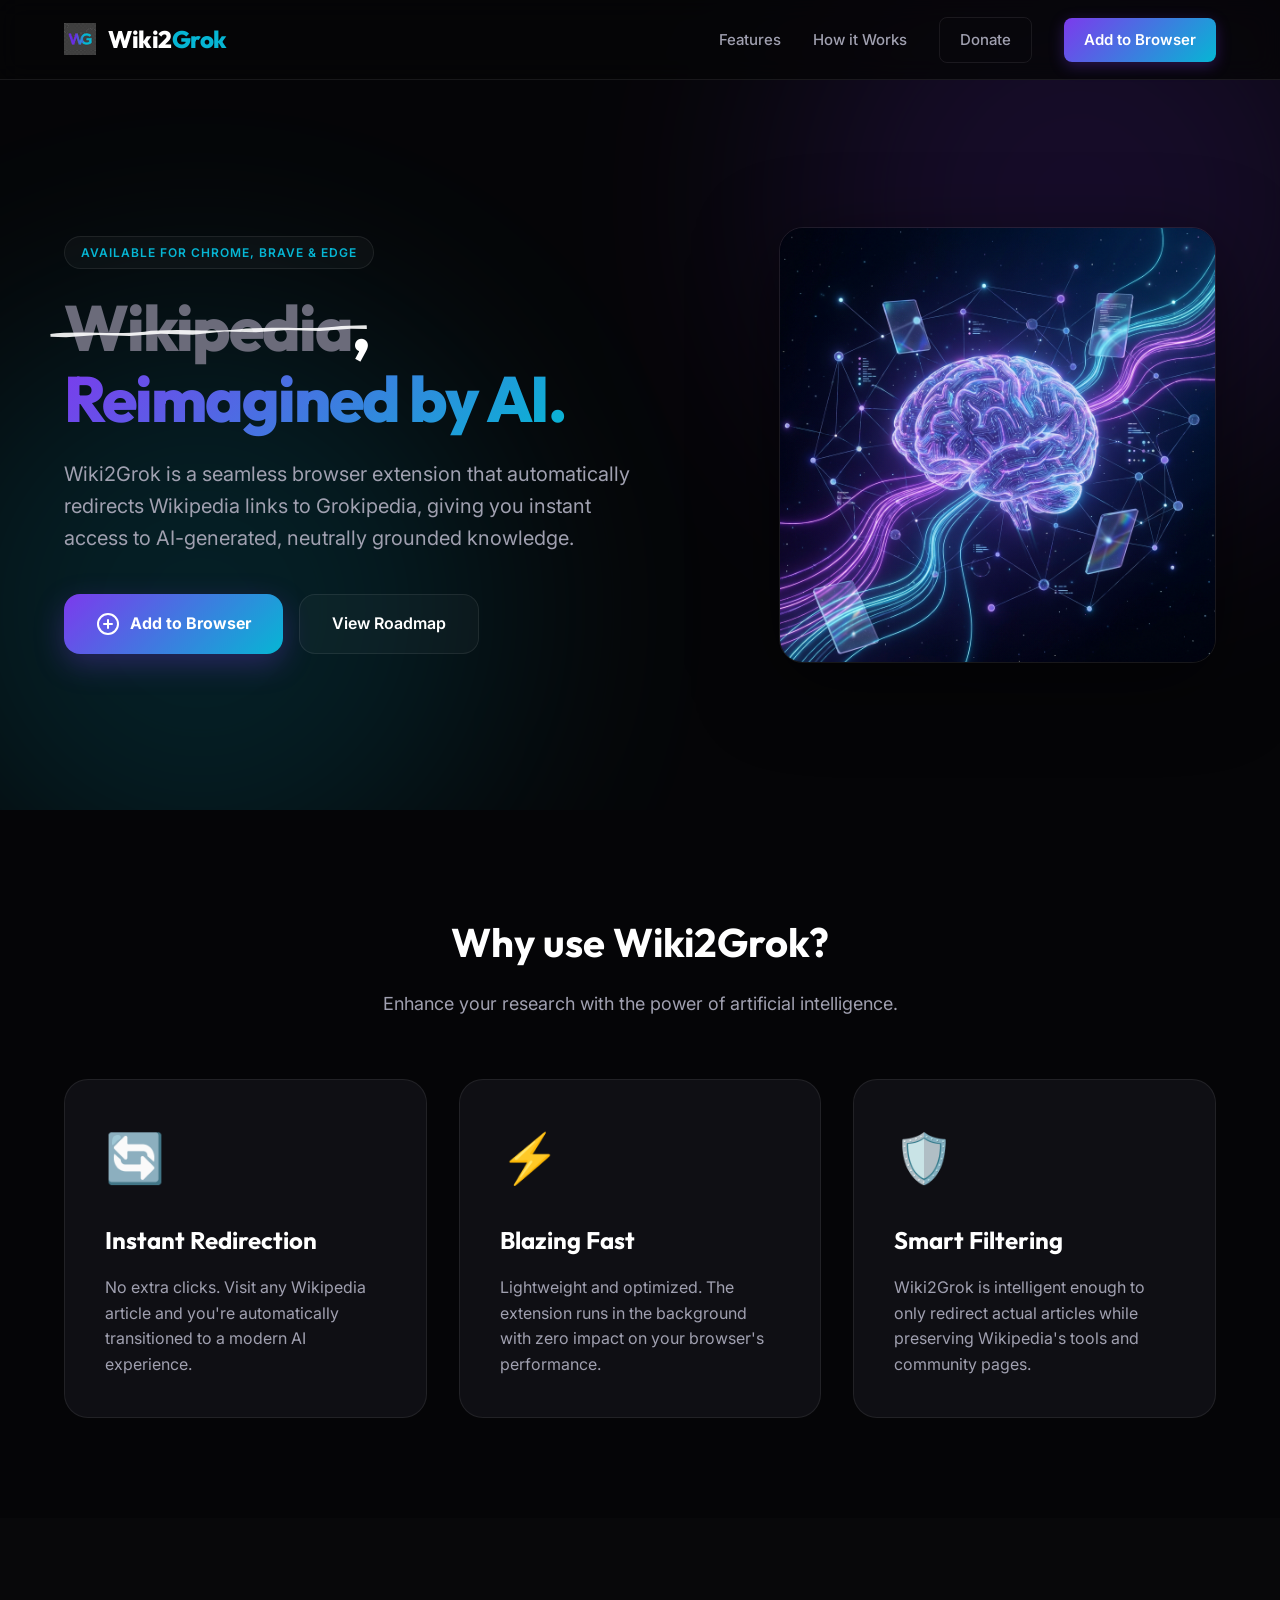
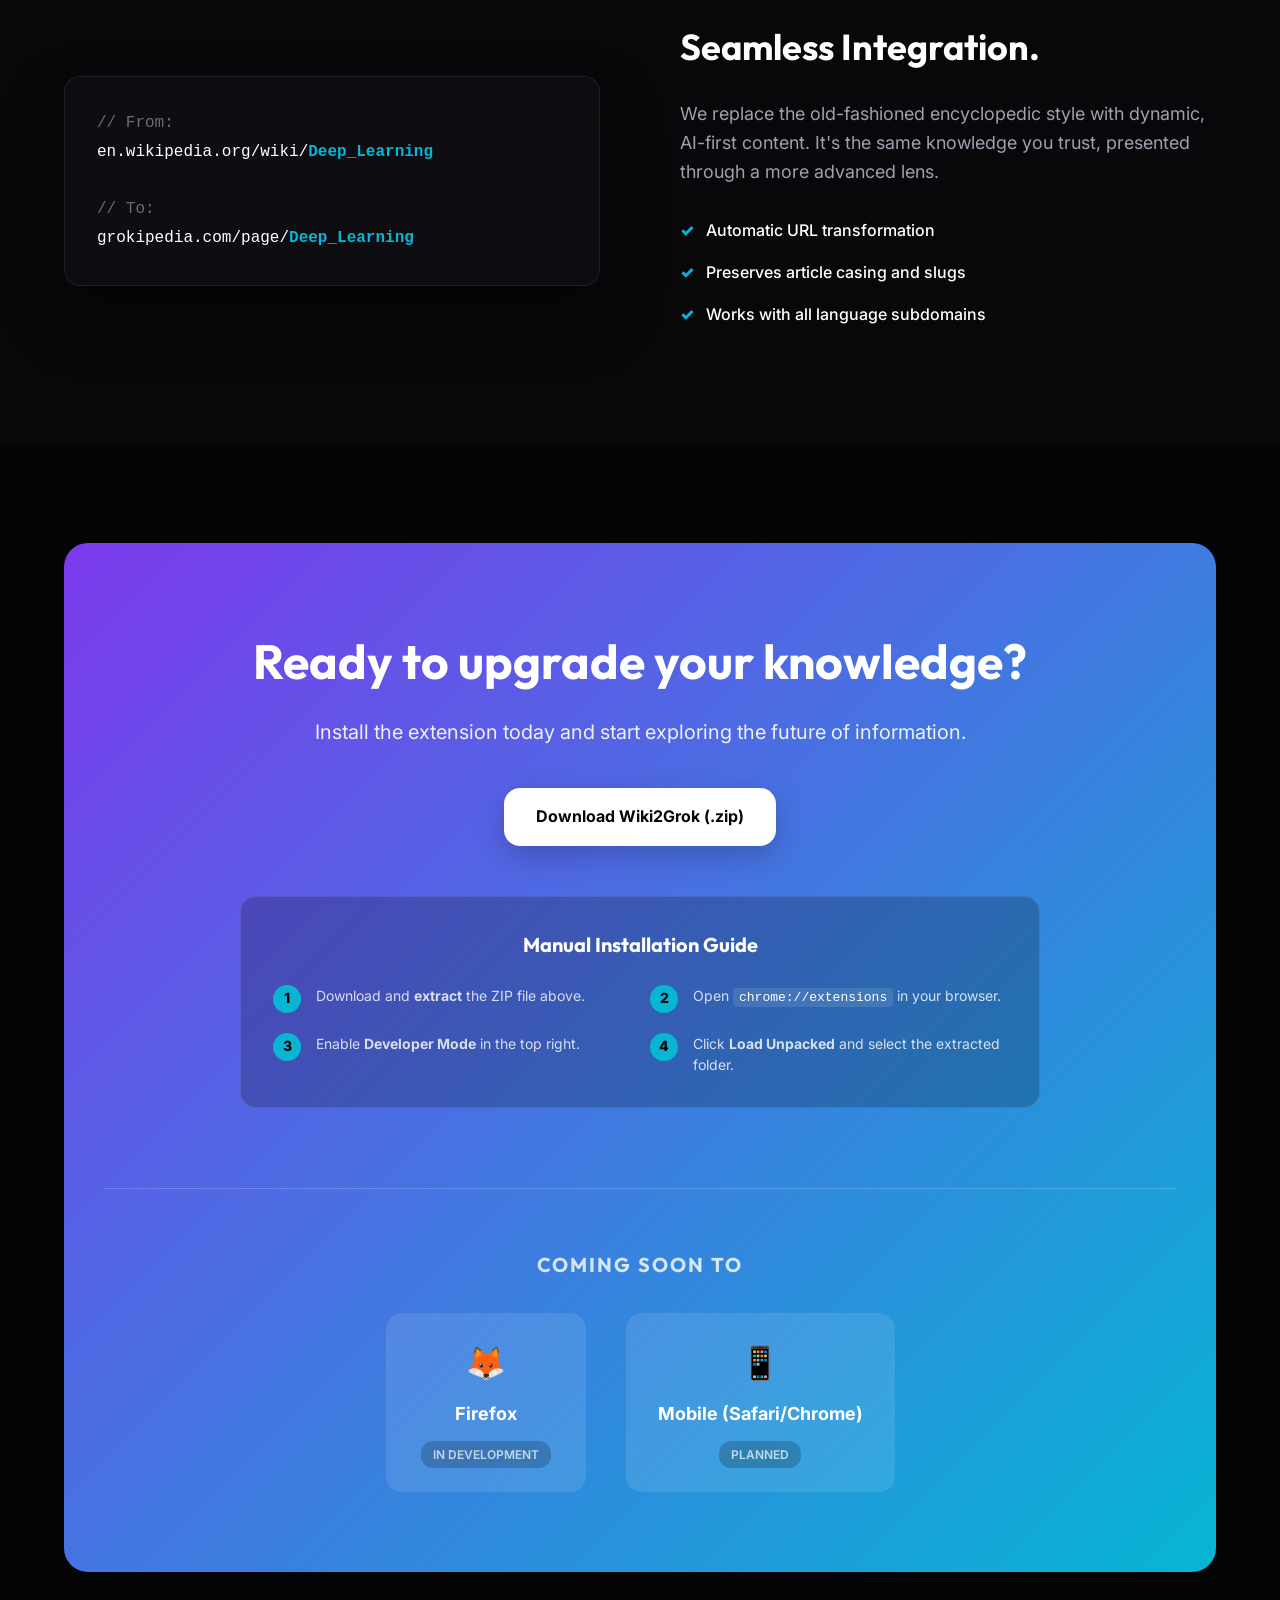
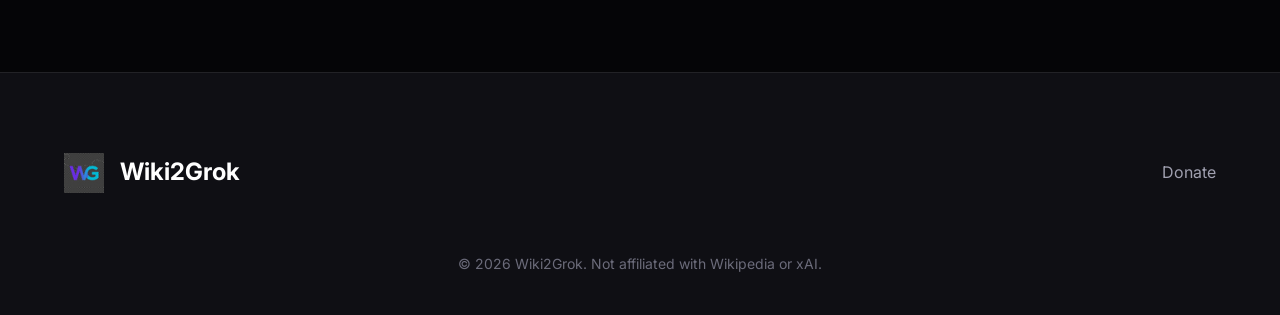
==== commit e6eab5d4: "Remove source code link from footer" ====
--- a/landing/index.html
+++ b/landing/index.html
@@ -193,7 +193,6 @@
                 </div>
                 <div class="footer-links">
                     <a href="https://tiptopjar.com/wiki2grok" target="_blank">Donate</a>
-                    <a href="https://github.com/dmrusoff/Wiki2Grok" target="_blank">Source Code</a>
                 </div>
             </div>
             <div class="footer-bottom">
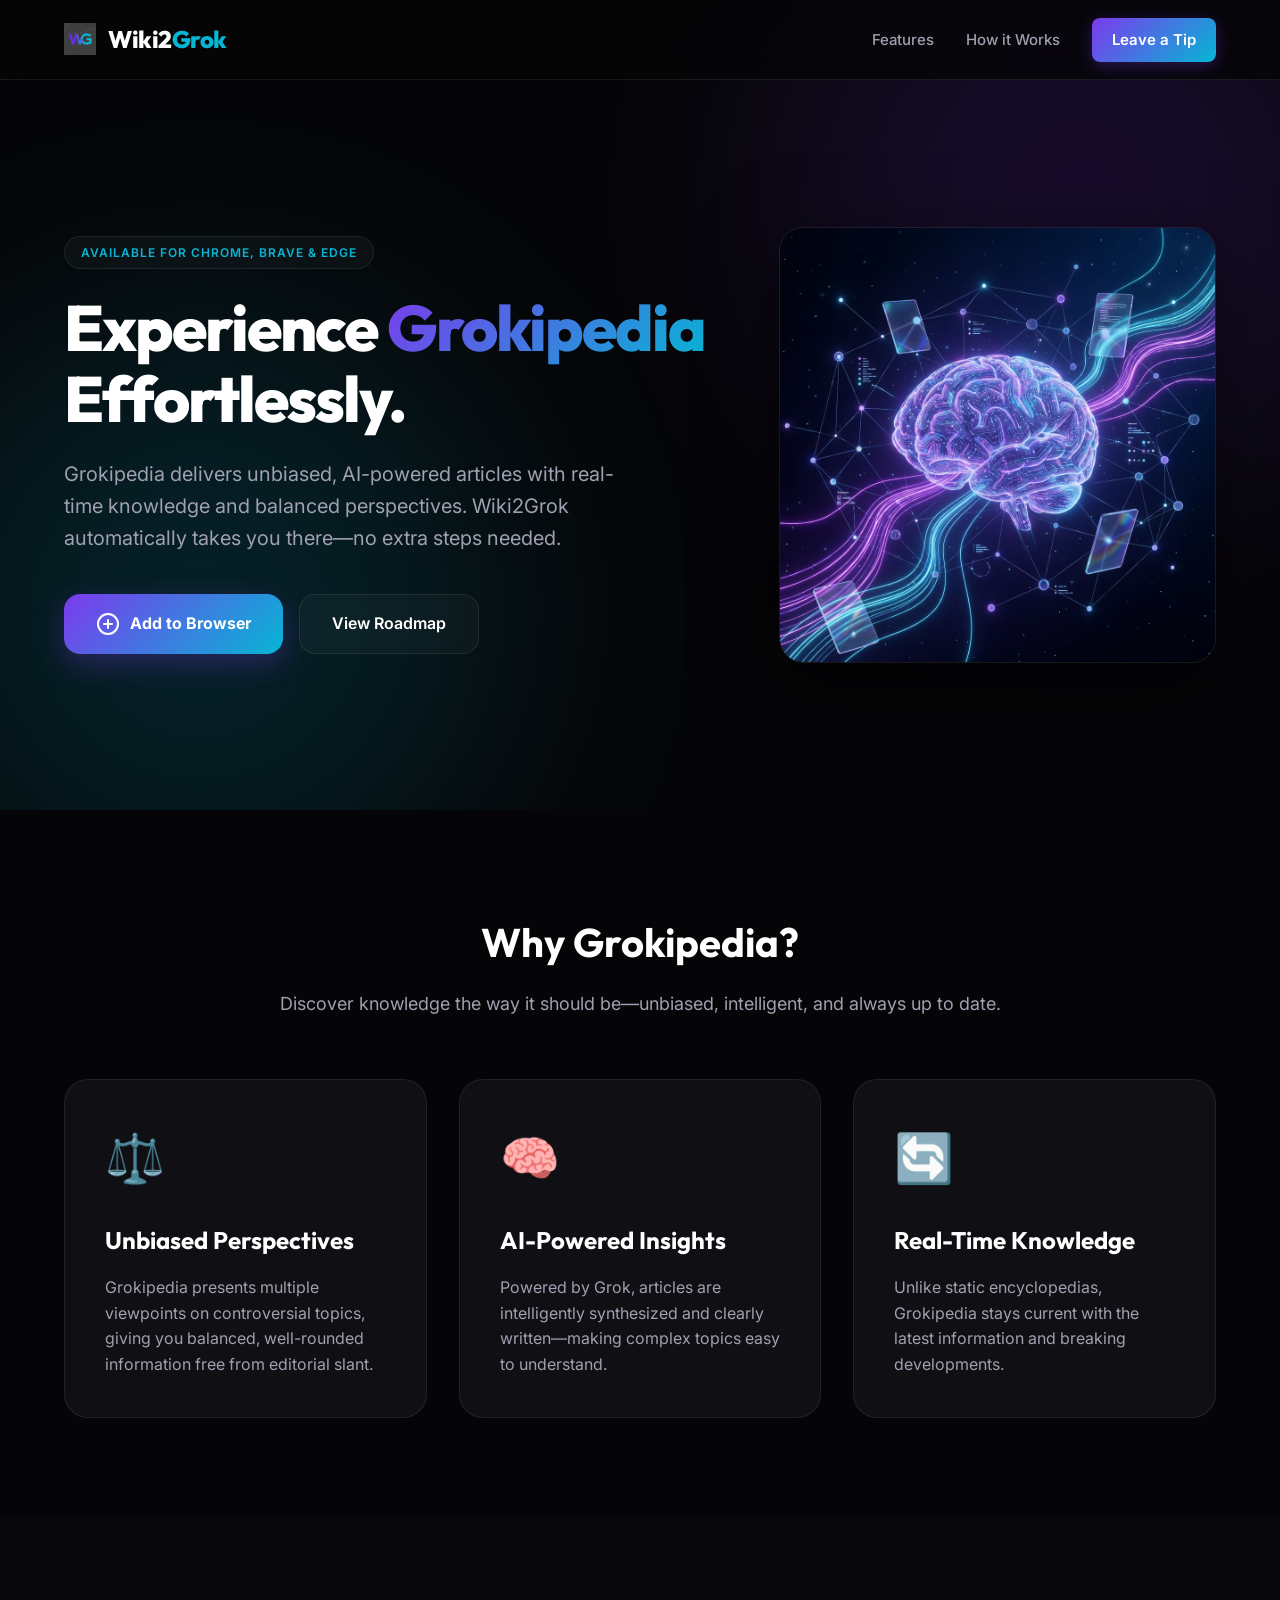
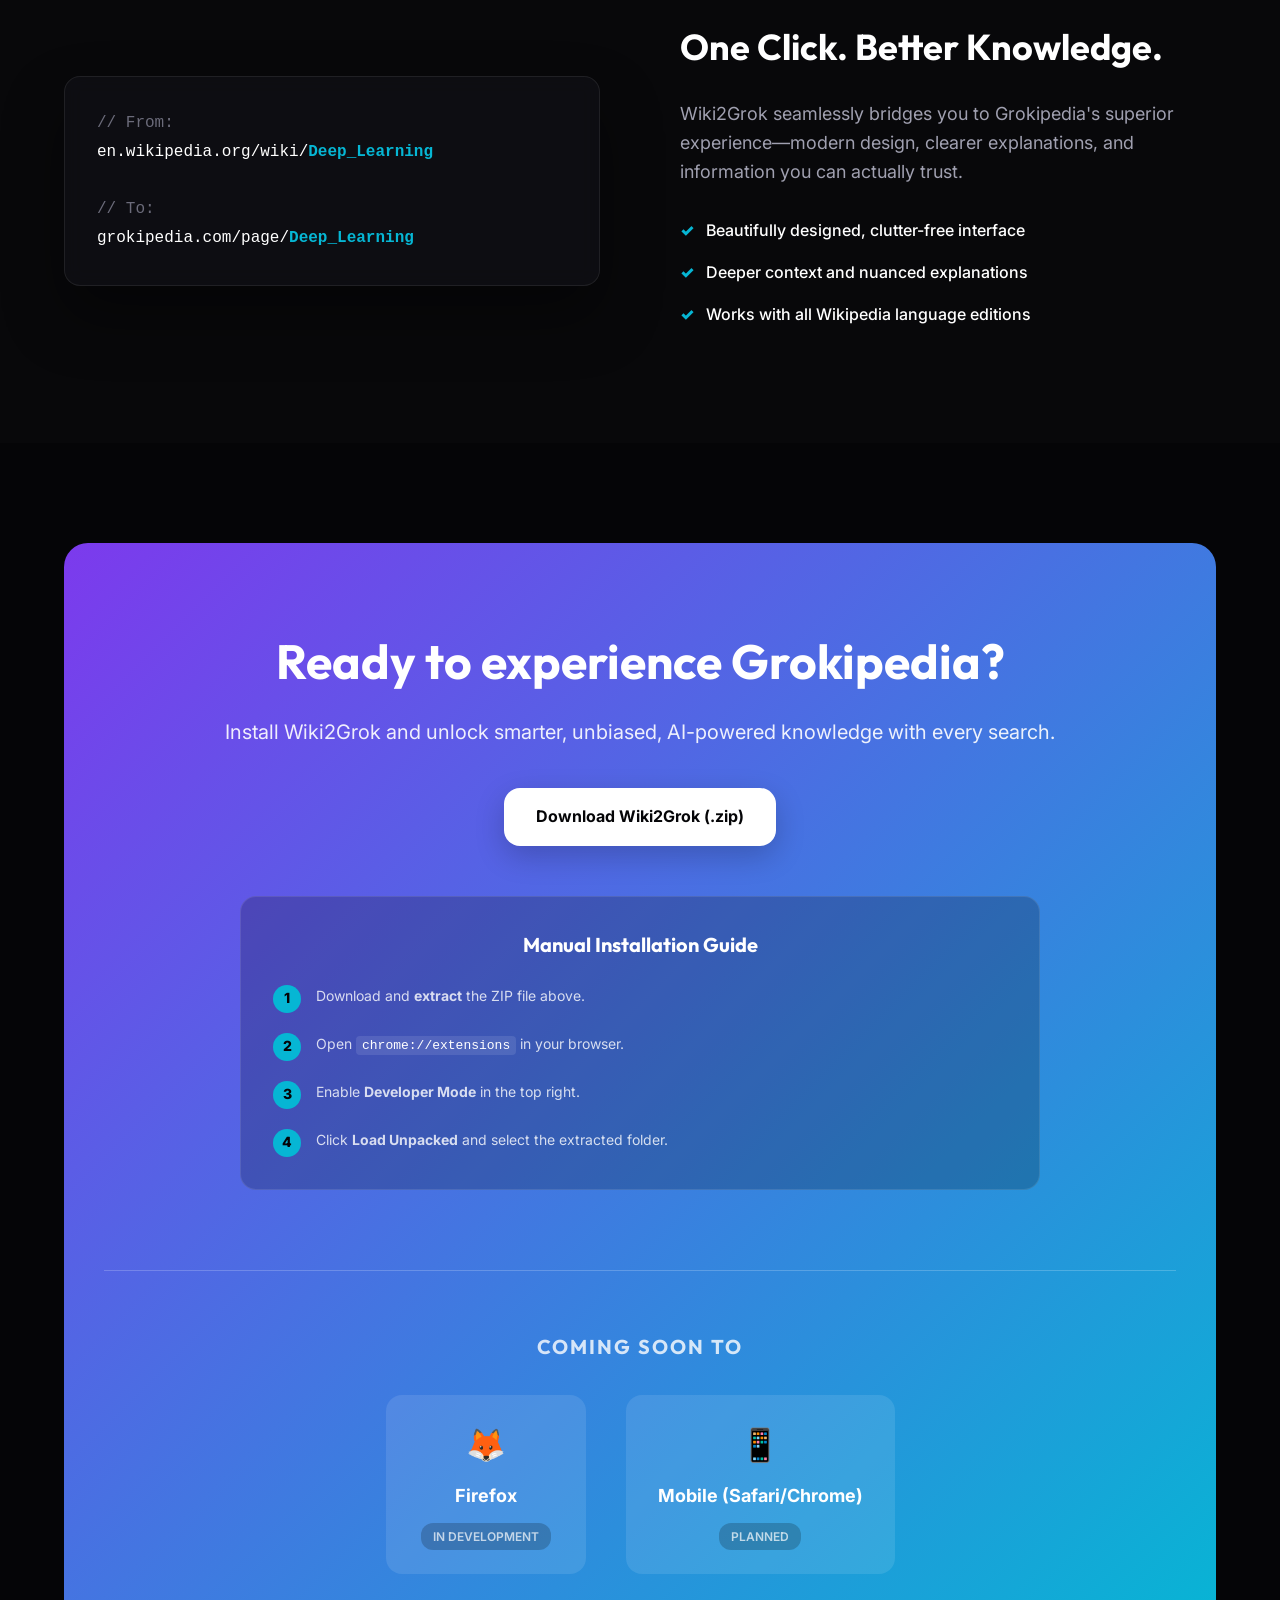
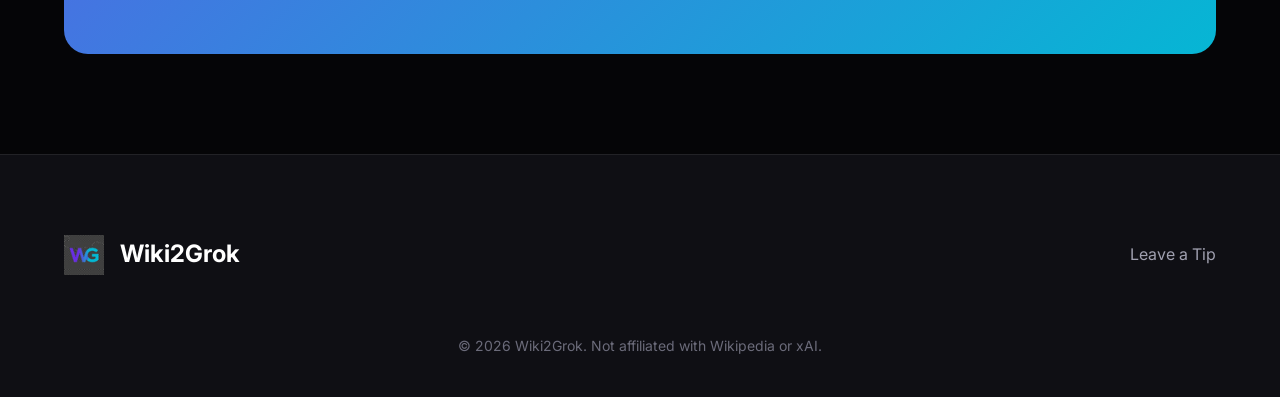
==== commit 86369213: "Update landing page: Grokipedia-focused copy, improved UI, mobile responsive" ====
--- a/landing/index.html
+++ b/landing/index.html
@@ -4,9 +4,9 @@
 <head>
     <meta charset="UTF-8">
     <meta name="viewport" content="width=device-width, initial-scale=1.0">
-    <title>Wiki2Grok | Wikipedia, Reimagined by AI</title>
+    <title>Wiki2Grok | Unlock the Power of Grokipedia</title>
     <meta name="description"
-        content="Automatically redirect Wikipedia articles to Grokipedia for an AI-powered knowledge experience. Seamless, fast, and free.">
+        content="Experience Grokipedia's unbiased, AI-powered articles automatically. Real-time knowledge, balanced perspectives, and a beautifully modern interface.">
 
     <!-- Favicon -->
     <link rel="icon" type="image/png" href="assets/icon16.png">
@@ -32,8 +32,7 @@
             <div class="nav-links">
                 <a href="#features">Features</a>
                 <a href="#how-it-works">How it Works</a>
-                <a href="https://tiptopjar.com/wiki2grok" target="_blank" class="nav-btn-secondary">Donate</a>
-                <a href="#download" class="nav-btn">Add to Browser</a>
+                <a href="https://tiptopjar.com/wiki2grok" target="_blank" class="nav-btn">Leave a Tip</a>
             </div>
         </div>
     </nav>
@@ -43,11 +42,9 @@
         <div class="container">
             <div class="hero-content">
                 <div class="badge fade-in">Available for Chrome, Brave & Edge</div>
-                <h1 class="fade-in-up"><span class="strikethrough">Wikipedia</span>, <br><span
-                        class="text-gradient">Reimagined by AI.</span></h1>
-                <p class="fade-in-up delay-1">Wiki2Grok is a seamless browser extension that automatically redirects
-                    Wikipedia links to Grokipedia, giving you instant access to AI-generated, neutrally grounded
-                    knowledge.</p>
+                <h1 class="fade-in-up">Experience <span class="text-gradient">Grokipedia</span><br>Effortlessly.</h1>
+                <p class="fade-in-up delay-1">Grokipedia delivers unbiased, AI-powered articles with real-time knowledge
+                    and balanced perspectives. Wiki2Grok automatically takes you there—no extra steps needed.</p>
                 <div class="hero-btns fade-in-up delay-2">
                     <a href="#download" class="btn-primary">
                         <svg width="24" height="24" viewBox="0 0 24 24" fill="none" stroke="currentColor"
@@ -78,27 +75,27 @@
     <section id="features" class="features">
         <div class="container">
             <div class="section-header">
-                <h2>Why use Wiki2Grok?</h2>
-                <p>Enhance your research with the power of artificial intelligence.</p>
+                <h2>Why Grokipedia?</h2>
+                <p>Discover knowledge the way it should be—unbiased, intelligent, and always up to date.</p>
             </div>
             <div class="feature-grid">
                 <div class="feature-card">
+                    <div class="feature-icon">⚖️</div>
+                    <h3>Unbiased Perspectives</h3>
+                    <p>Grokipedia presents multiple viewpoints on controversial topics, giving you balanced,
+                        well-rounded information free from editorial slant.</p>
+                </div>
+                <div class="feature-card">
+                    <div class="feature-icon">🧠</div>
+                    <h3>AI-Powered Insights</h3>
+                    <p>Powered by Grok, articles are intelligently synthesized and clearly written—making complex topics
+                        easy to understand.</p>
+                </div>
+                <div class="feature-card">
                     <div class="feature-icon">🔄</div>
-                    <h3>Instant Redirection</h3>
-                    <p>No extra clicks. Visit any Wikipedia article and you're automatically transitioned to a modern AI
-                        experience.</p>
-                </div>
-                <div class="feature-card">
-                    <div class="feature-icon">⚡</div>
-                    <h3>Blazing Fast</h3>
-                    <p>Lightweight and optimized. The extension runs in the background with zero impact on your
-                        browser's performance.</p>
-                </div>
-                <div class="feature-card">
-                    <div class="feature-icon">🛡️</div>
-                    <h3>Smart Filtering</h3>
-                    <p>Wiki2Grok is intelligent enough to only redirect actual articles while preserving Wikipedia's
-                        tools and community pages.</p>
+                    <h3>Real-Time Knowledge</h3>
+                    <p>Unlike static encyclopedias, Grokipedia stays current with the latest information and breaking
+                        developments.</p>
                 </div>
             </div>
         </div>
@@ -118,13 +115,13 @@
                     </div>
                 </div>
                 <div class="split-content">
-                    <h2>Seamless Integration.</h2>
-                    <p>We replace the old-fashioned encyclopedic style with dynamic, AI-first content. It's the same
-                        knowledge you trust, presented through a more advanced lens.</p>
+                    <h2>One Click. Better Knowledge.</h2>
+                    <p>Wiki2Grok seamlessly bridges you to Grokipedia's superior experience—modern design, clearer
+                        explanations, and information you can actually trust.</p>
                     <ul class="check-list">
-                        <li>Automatic URL transformation</li>
-                        <li>Preserves article casing and slugs</li>
-                        <li>Works with all language subdomains</li>
+                        <li>Beautifully designed, clutter-free interface</li>
+                        <li>Deeper context and nuanced explanations</li>
+                        <li>Works with all Wikipedia language editions</li>
                     </ul>
                 </div>
             </div>
@@ -135,8 +132,8 @@
     <section id="download" class="cta-section">
         <div class="container">
             <div class="cta-card">
-                <h2>Ready to upgrade your knowledge?</h2>
-                <p>Install the extension today and start exploring the future of information.</p>
+                <h2>Ready to experience Grokipedia?</h2>
+                <p>Install Wiki2Grok and unlock smarter, unbiased, AI-powered knowledge with every search.</p>
                 <div class="cta-btns">
                     <a href="assets/wiki2grok-extension.zip" class="btn-primary" download>Download Wiki2Grok (.zip)</a>
                 </div>
@@ -192,7 +189,7 @@
                     <span>Wiki2Grok</span>
                 </div>
                 <div class="footer-links">
-                    <a href="https://tiptopjar.com/wiki2grok" target="_blank">Donate</a>
+                    <a href="https://tiptopjar.com/wiki2grok" target="_blank">Leave a Tip</a>
                 </div>
             </div>
             <div class="footer-bottom">
--- a/landing/style.css
+++ b/landing/style.css
@@ -593,8 +593,8 @@
 }
 
 .step-list {
-    display: grid;
-    grid-template-columns: 1fr 1fr;
+    display: flex;
+    flex-direction: column;
     gap: 20px;
 }
 
@@ -686,7 +686,7 @@
     animation-delay: 0.6s;
 }
 
-/* Responsive */
+/* Responsive - Tablet */
 @media (max-width: 968px) {
     .hero .container {
         grid-template-columns: 1fr;
@@ -694,12 +694,17 @@
         padding-top: 40px;
     }
 
+    .hero h1 {
+        font-size: 48px;
+    }
+
     .hero p {
         margin: 0 auto 40px;
     }
 
     .hero-btns {
         justify-content: center;
+        flex-wrap: wrap;
     }
 
     .feature-grid {
@@ -709,6 +714,15 @@
     .split-section {
         grid-template-columns: 1fr;
         text-align: center;
+        gap: 40px;
+    }
+
+    .split-image {
+        order: 2;
+    }
+
+    .split-content {
+        order: 1;
     }
 
     .check-list li {
@@ -719,4 +733,231 @@
         flex-direction: column;
         align-items: center;
     }
+
+    .cta-card h2 {
+        font-size: 36px;
+    }
+
+    .section-header h2 {
+        font-size: 32px;
+    }
+
+    .footer-top {
+        flex-direction: column;
+        gap: 32px;
+        text-align: center;
+    }
+}
+
+/* Responsive - Mobile */
+@media (max-width: 640px) {
+    .container {
+        padding: 0 16px;
+    }
+
+    /* Navbar Mobile */
+    .navbar {
+        height: 70px;
+    }
+
+    .navbar .container {
+        flex-wrap: wrap;
+    }
+
+    .nav-links {
+        gap: 16px;
+    }
+
+    .nav-links a:not(.nav-btn) {
+        display: none;
+    }
+
+    .nav-btn {
+        padding: 8px 16px;
+        font-size: 14px;
+    }
+
+    .logo-text {
+        font-size: 20px;
+    }
+
+    .logo-img {
+        width: 28px;
+        height: 28px;
+    }
+
+    /* Hero Mobile */
+    .hero {
+        padding: 120px 0 60px;
+        min-height: auto;
+    }
+
+    .hero h1 {
+        font-size: 32px;
+        letter-spacing: -1px;
+    }
+
+    .hero p {
+        font-size: 16px;
+        margin-bottom: 32px;
+    }
+
+    .badge {
+        font-size: 10px;
+        padding: 5px 12px;
+    }
+
+    .hero-btns {
+        flex-direction: column;
+        align-items: center;
+        gap: 12px;
+    }
+
+    .btn-primary,
+    .btn-secondary {
+        width: 100%;
+        justify-content: center;
+        padding: 14px 24px;
+    }
+
+    .hero-image {
+        margin-top: 40px;
+    }
+
+    /* Features Mobile */
+    .features {
+        padding: 60px 0;
+    }
+
+    .section-header h2 {
+        font-size: 28px;
+    }
+
+    .section-header p {
+        font-size: 16px;
+    }
+
+    .feature-card {
+        padding: 28px;
+    }
+
+    .feature-icon {
+        font-size: 36px;
+        margin-bottom: 16px;
+    }
+
+    .feature-card h3 {
+        font-size: 20px;
+    }
+
+    .feature-card p {
+        font-size: 14px;
+    }
+
+    /* How it Works Mobile */
+    .how-it-works {
+        padding: 60px 0;
+    }
+
+    .split-content h2 {
+        font-size: 28px;
+    }
+
+    .split-content p {
+        font-size: 16px;
+    }
+
+    .glass-card {
+        padding: 20px;
+    }
+
+    code {
+        font-size: 13px;
+    }
+
+    .check-list li {
+        font-size: 14px;
+    }
+
+    /* CTA Mobile */
+    .cta-section {
+        padding: 60px 0;
+    }
+
+    .cta-card {
+        padding: 40px 20px;
+    }
+
+    .cta-card h2 {
+        font-size: 26px;
+    }
+
+    .cta-card p {
+        font-size: 16px;
+        margin-bottom: 24px;
+    }
+
+    .install-guide {
+        padding: 20px;
+        margin-top: 32px;
+    }
+
+    .install-guide h3 {
+        font-size: 18px;
+    }
+
+    .step p {
+        font-size: 13px !important;
+    }
+
+    .roadmap {
+        margin-top: 48px;
+        padding-top: 40px;
+    }
+
+    .roadmap h3 {
+        font-size: 16px;
+    }
+
+    .roadmap-item {
+        padding: 20px 24px;
+        min-width: 160px;
+    }
+
+    .roadmap-item .icon {
+        font-size: 28px;
+    }
+
+    .roadmap-item .label {
+        font-size: 16px;
+    }
+
+    /* Footer Mobile */
+    .footer {
+        padding: 48px 0 32px;
+    }
+
+    .footer-top {
+        margin-bottom: 32px;
+    }
+
+    .footer-brand {
+        font-size: 20px;
+    }
+
+    .footer-brand img {
+        width: 32px;
+    }
+
+    .footer-links {
+        gap: 24px;
+    }
+
+    .footer-links a {
+        font-size: 14px;
+    }
+
+    .footer-bottom p {
+        font-size: 12px;
+    }
 }
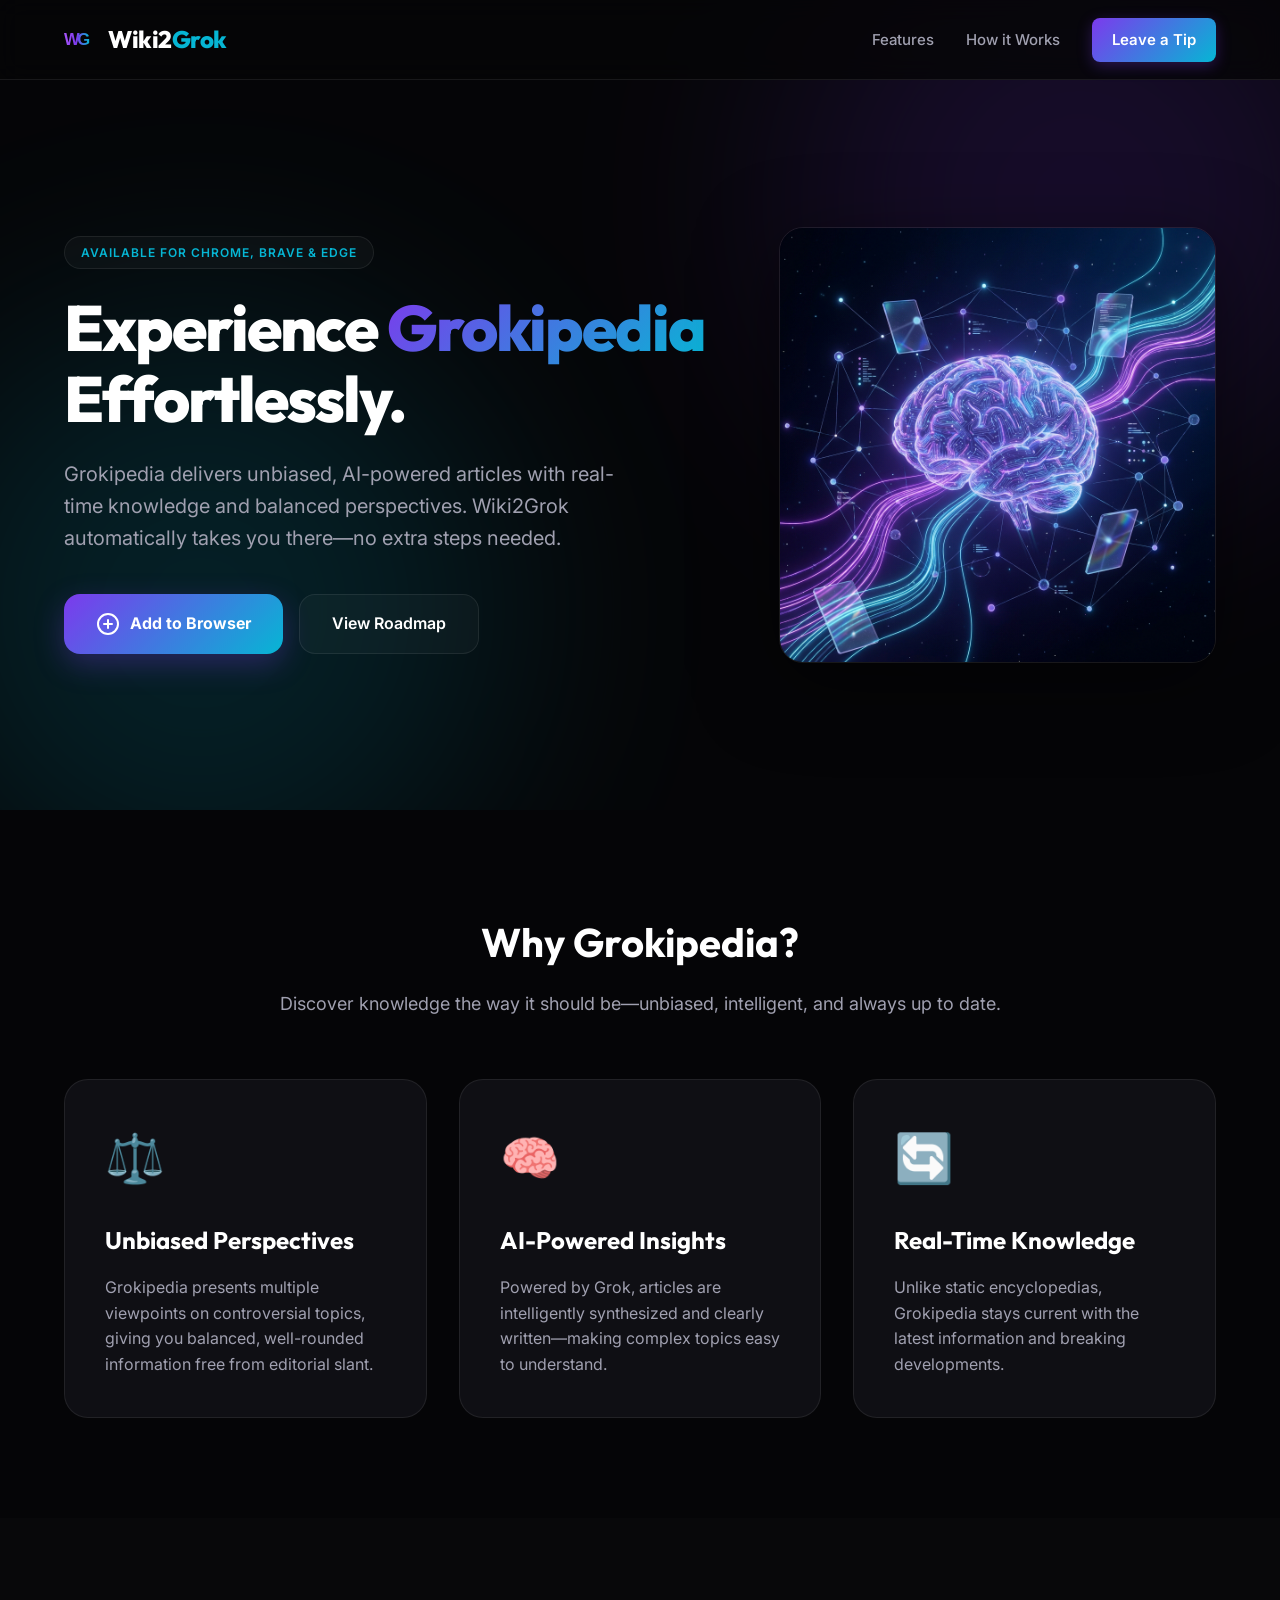
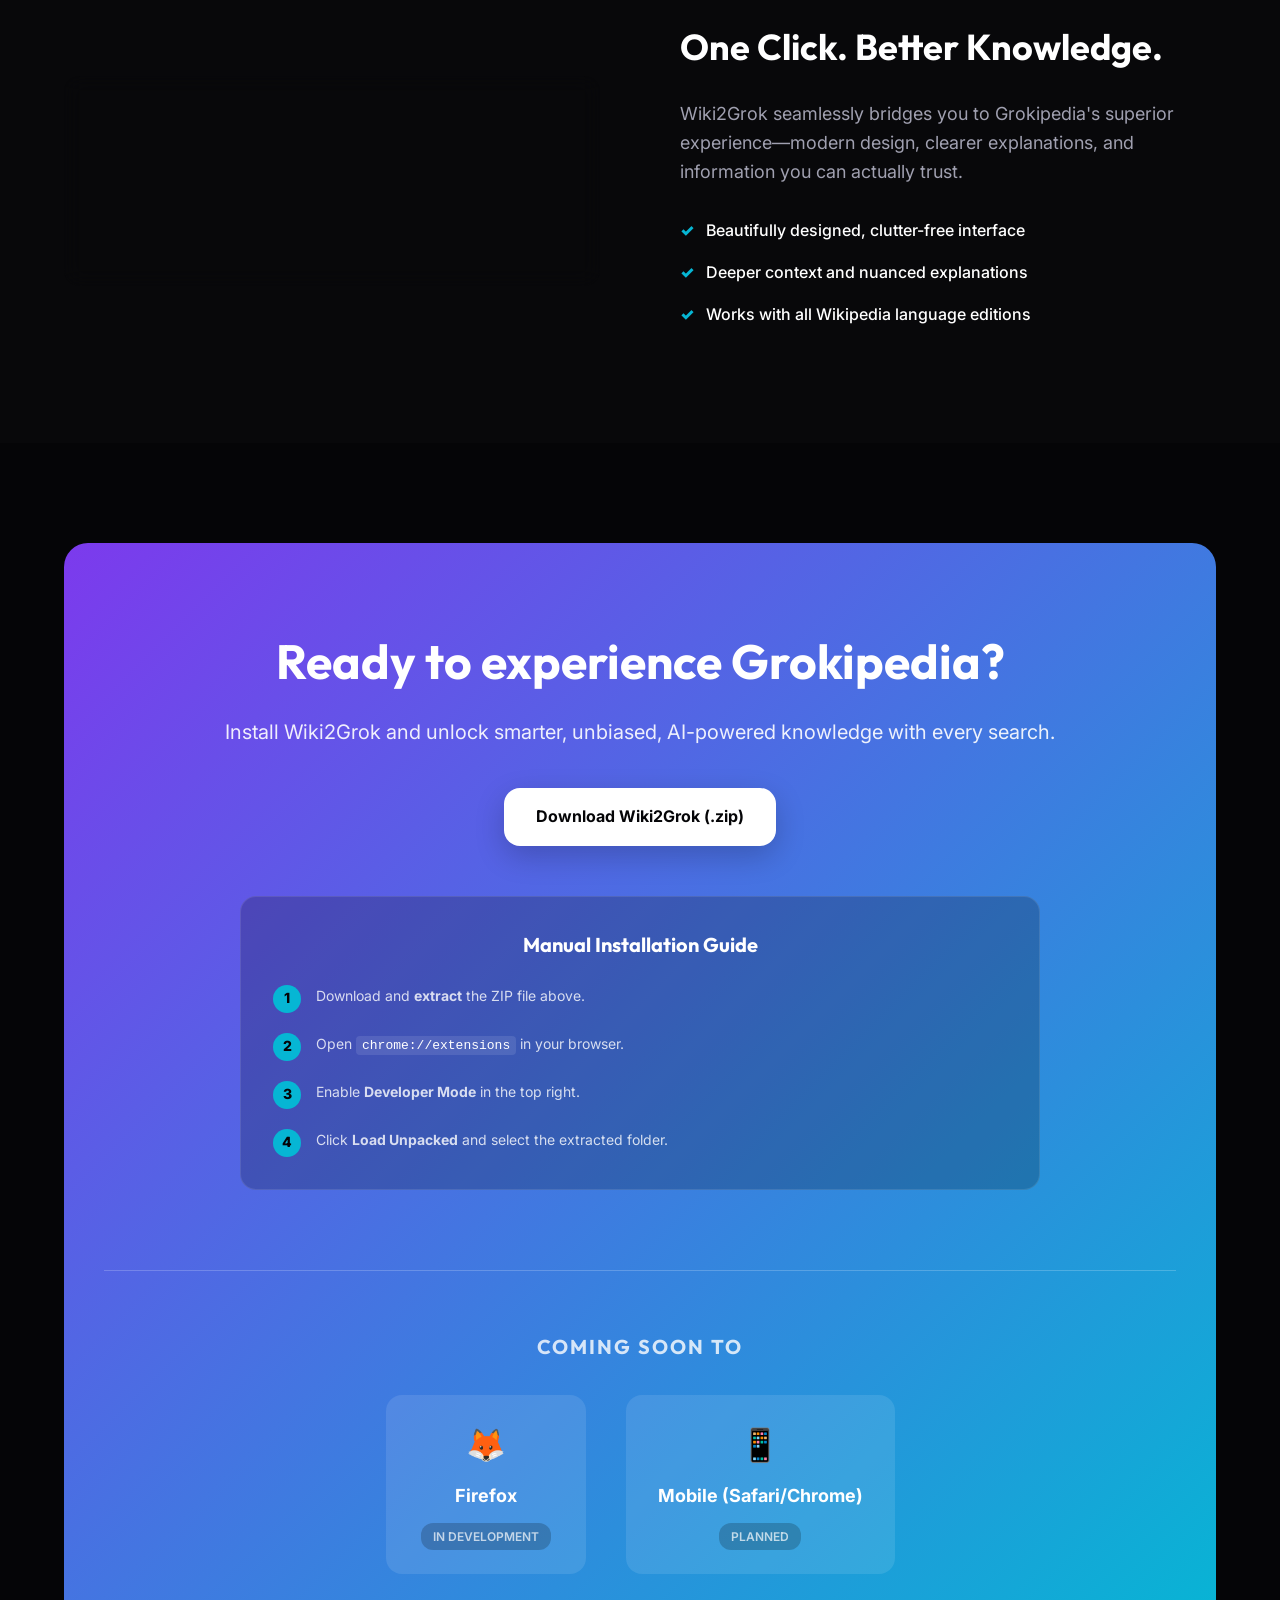
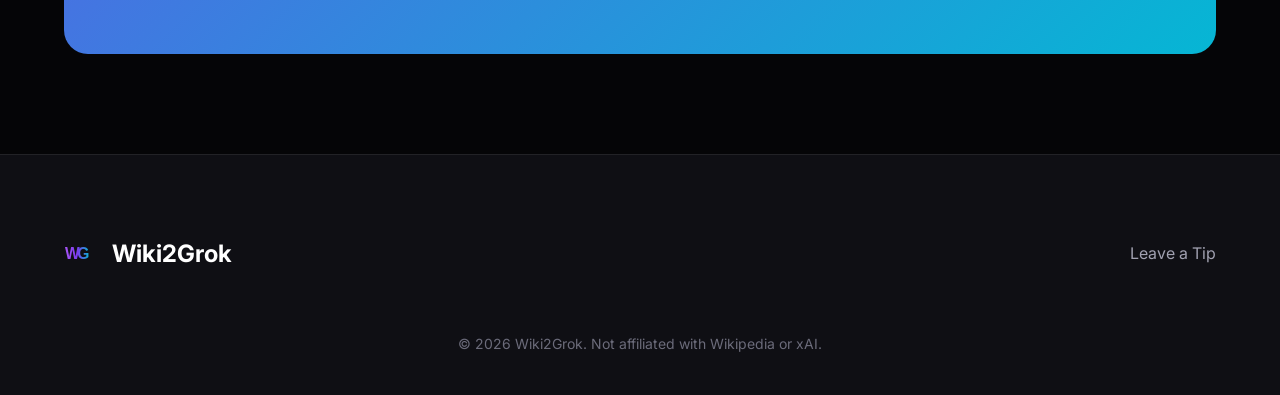
==== commit cf6966ed: "New sleek WG gradient SVG logo with transparent background" ====
--- a/landing/index.html
+++ b/landing/index.html
@@ -26,7 +26,18 @@
     <nav class="navbar">
         <div class="container">
             <div class="logo">
-                <img src="assets/icon48.png" alt="Wiki2Grok Logo" class="logo-img">
+                <svg width="40" height="24" viewBox="0 0 100 60" fill="none" xmlns="http://www.w3.org/2000/svg"
+                    class="logo-img">
+                    <defs>
+                        <linearGradient id="navGradient" x1="0%" y1="0%" x2="100%" y2="0%">
+                            <stop offset="0%" stop-color="#a855f7" />
+                            <stop offset="50%" stop-color="#7c3aed" />
+                            <stop offset="100%" stop-color="#06b6d4" />
+                        </linearGradient>
+                    </defs>
+                    <text x="0" y="48" font-family="Arial Black, Arial, sans-serif" font-size="52" font-weight="900"
+                        fill="url(#navGradient)" letter-spacing="-8">WG</text>
+                </svg>
                 <span class="logo-text">Wiki2<span>Grok</span></span>
             </div>
             <div class="nav-links">
@@ -185,7 +196,17 @@
         <div class="container">
             <div class="footer-top">
                 <div class="footer-brand">
-                    <img src="assets/icon48.png" alt="Logo">
+                    <svg width="32" height="18" viewBox="0 0 100 60" fill="none" xmlns="http://www.w3.org/2000/svg">
+                        <defs>
+                            <linearGradient id="footerGradient" x1="0%" y1="0%" x2="100%" y2="0%">
+                                <stop offset="0%" stop-color="#a855f7" />
+                                <stop offset="50%" stop-color="#7c3aed" />
+                                <stop offset="100%" stop-color="#06b6d4" />
+                            </linearGradient>
+                        </defs>
+                        <text x="0" y="48" font-family="Arial Black, Arial, sans-serif" font-size="52" font-weight="900"
+                            fill="url(#footerGradient)" letter-spacing="-8">WG</text>
+                    </svg>
                     <span>Wiki2Grok</span>
                 </div>
                 <div class="footer-links">
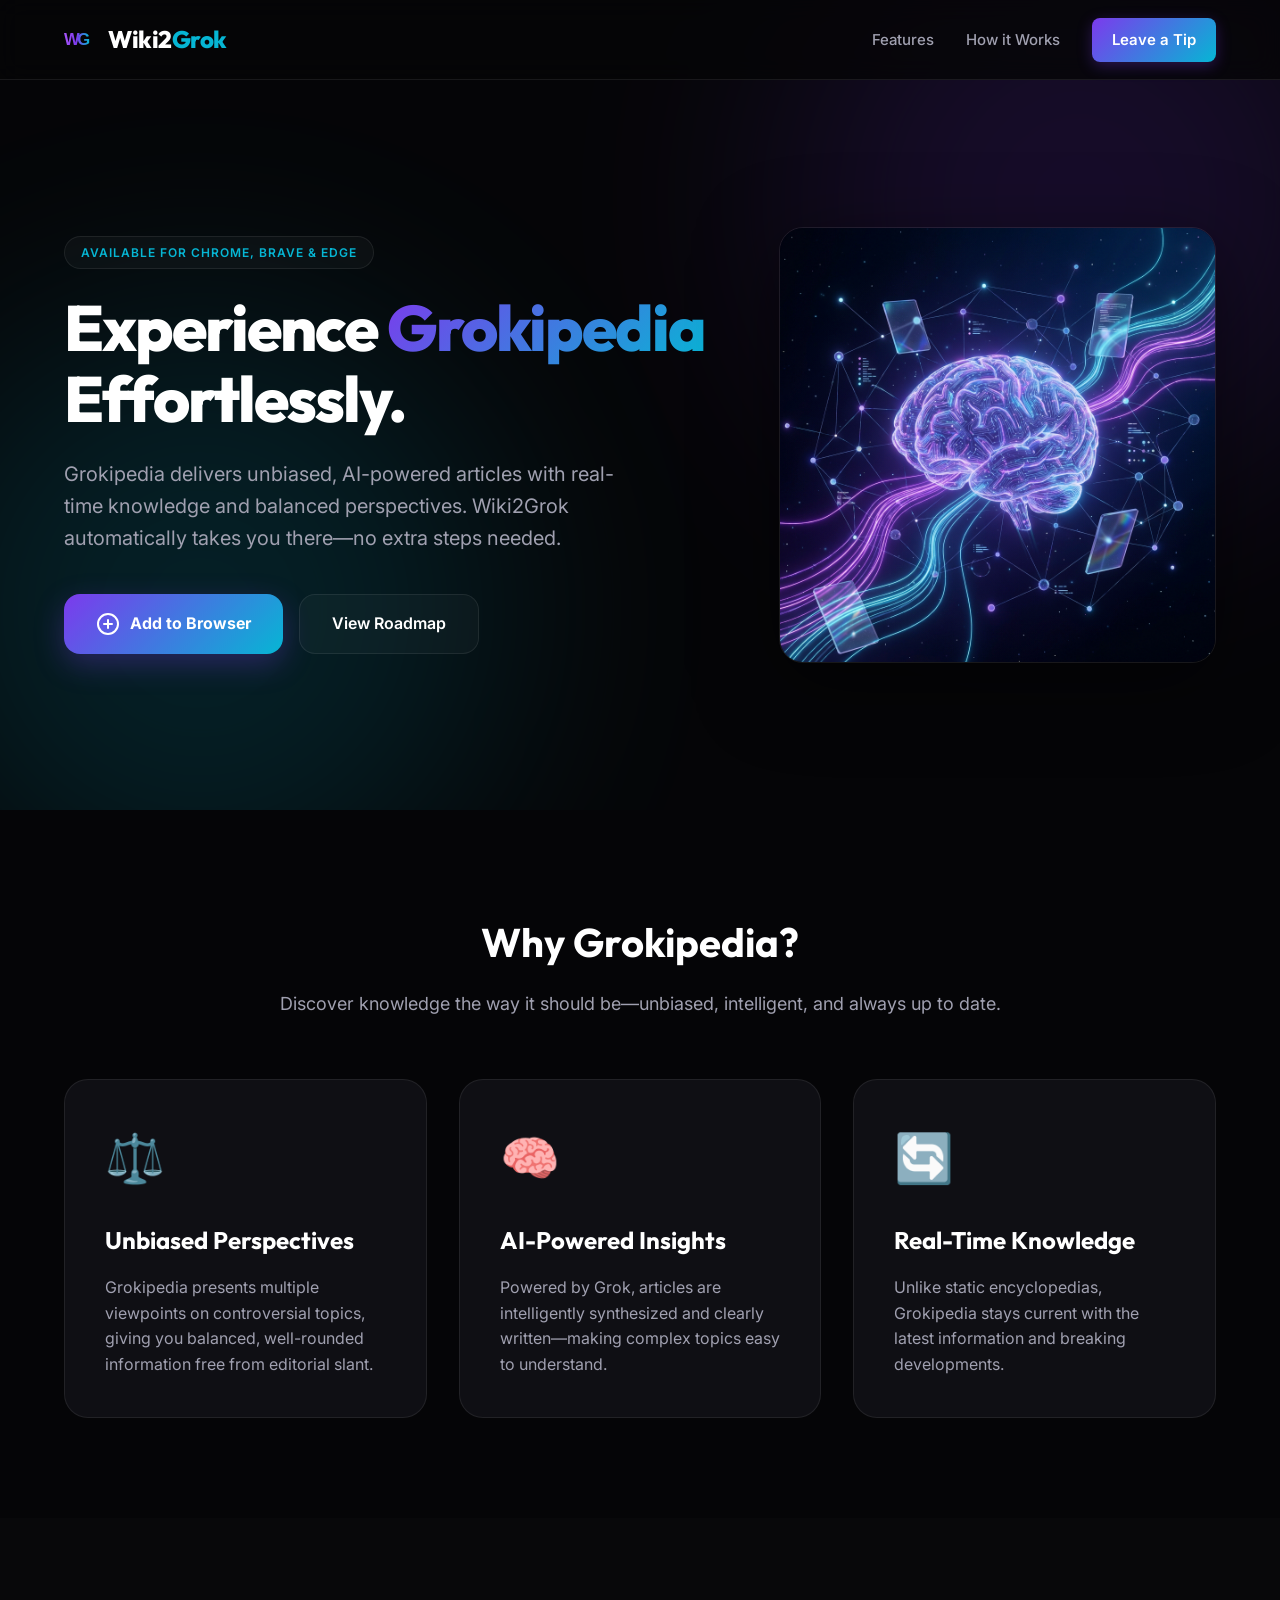
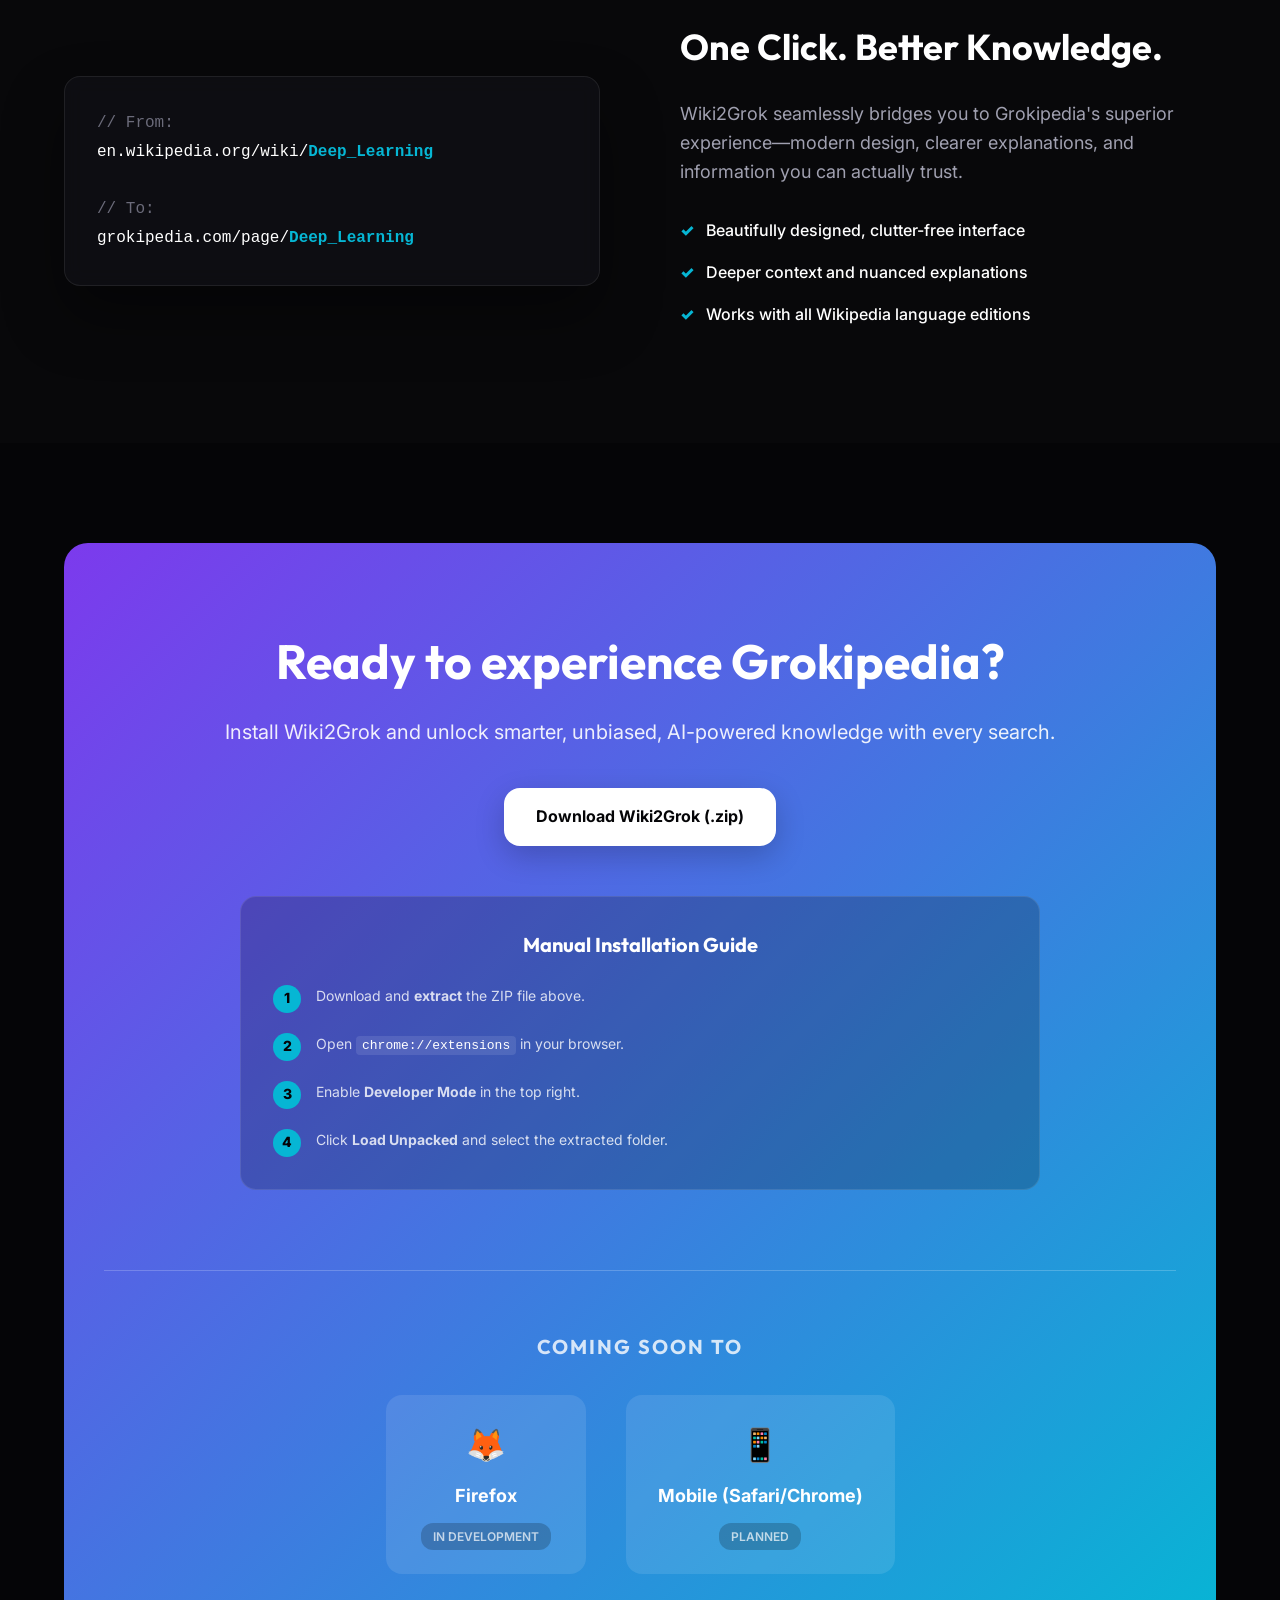
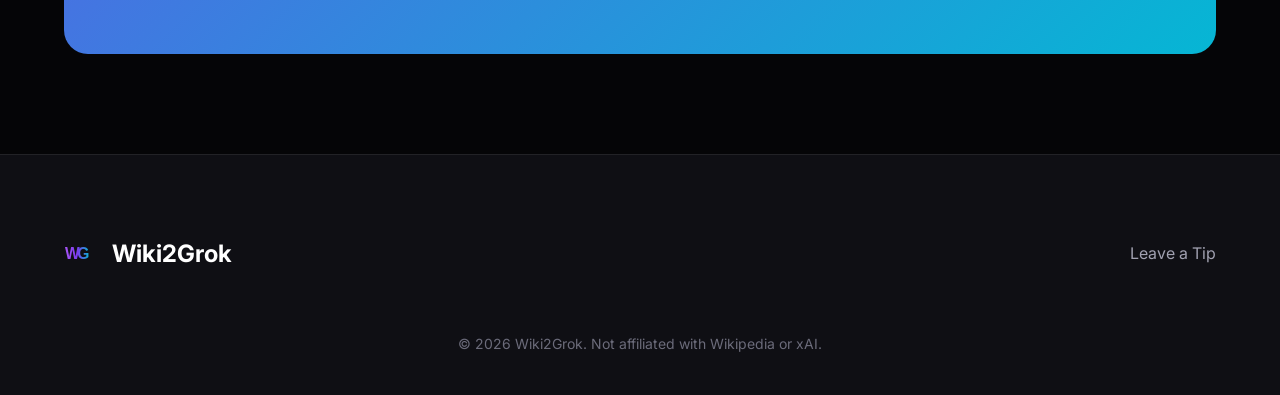
==== commit 6a152740: "Enable Vercel Web Analytics setup guide # Vercel Web Analytics Implementation  ## Summary Successful" ====
--- a/landing/index.html
+++ b/landing/index.html
@@ -220,6 +220,12 @@
     </footer>
 
     <script src="script.js"></script>
+    
+    <!-- Vercel Web Analytics -->
+    <script>
+        window.va = window.va || function () { (window.vaq = window.vaq || []).push(arguments); };
+    </script>
+    <script defer src="/_vercel/insights/script.js"></script>
 </body>
 
 </html>
